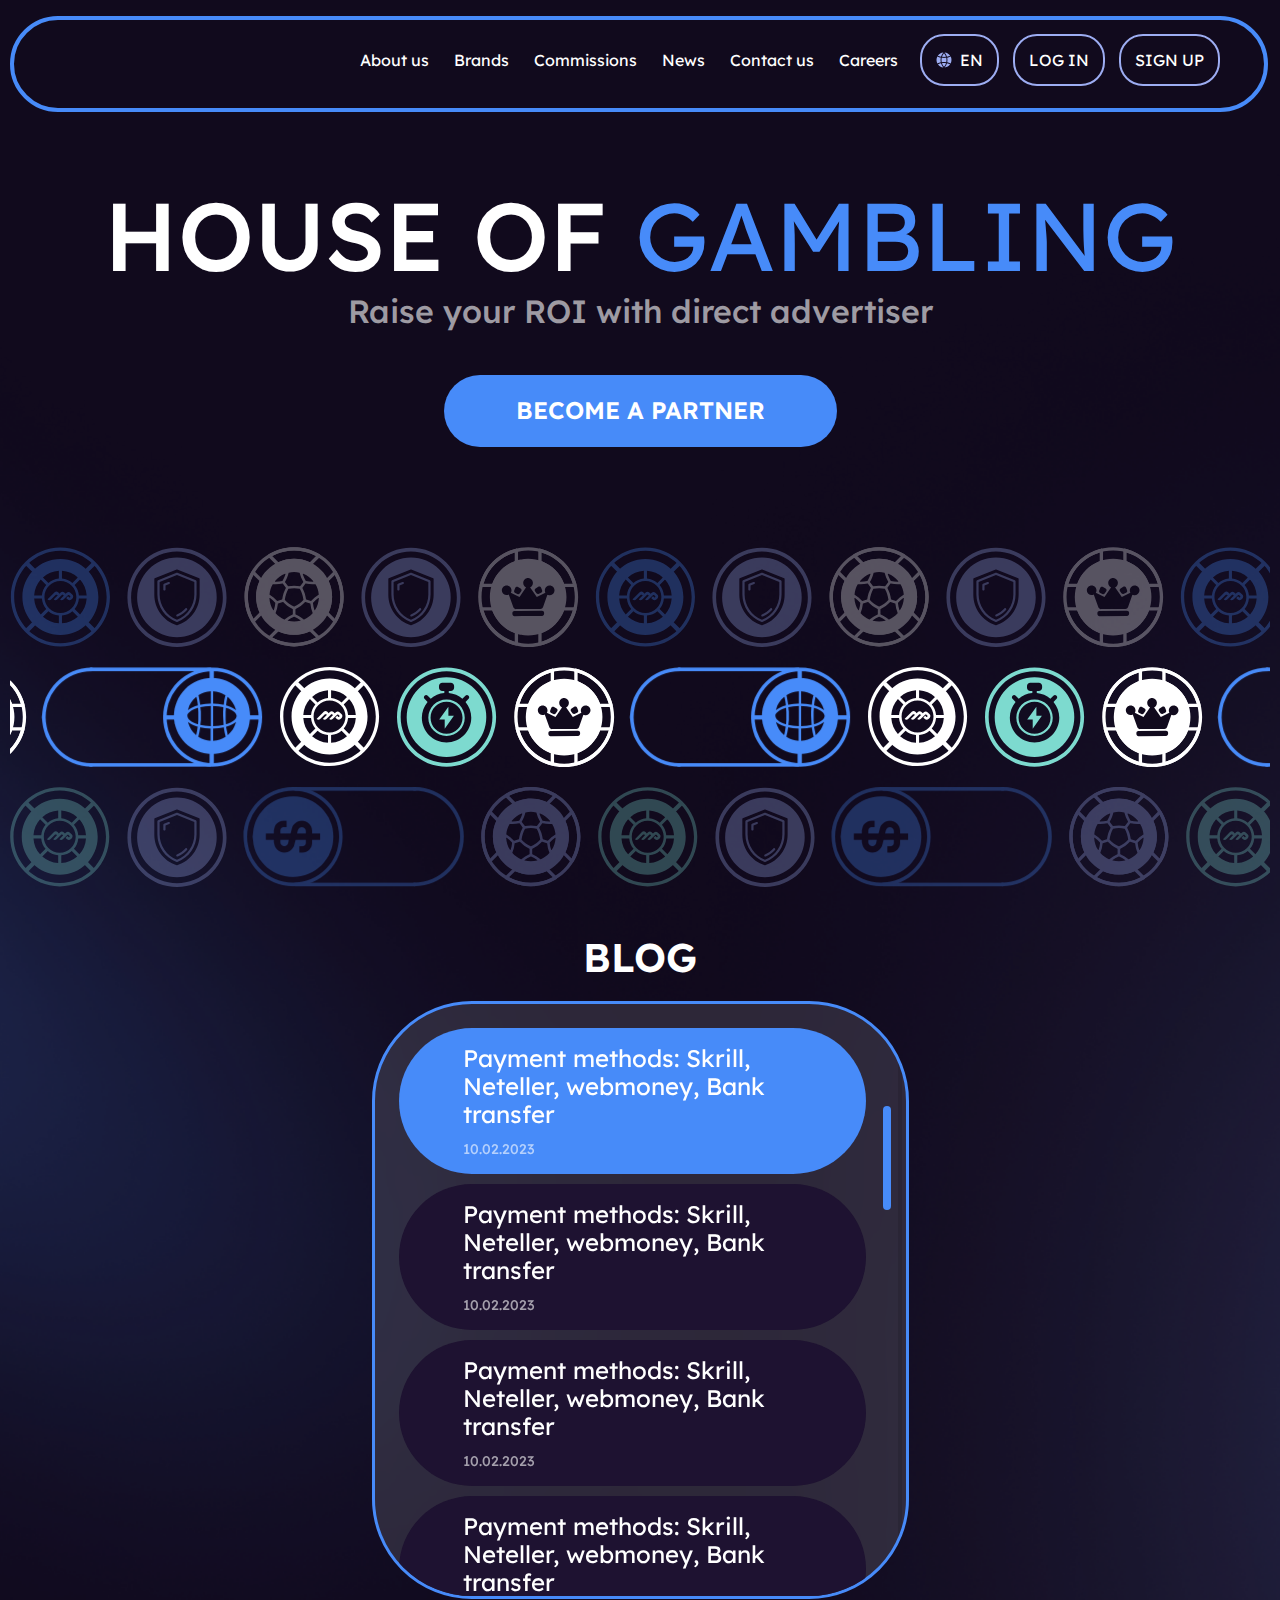
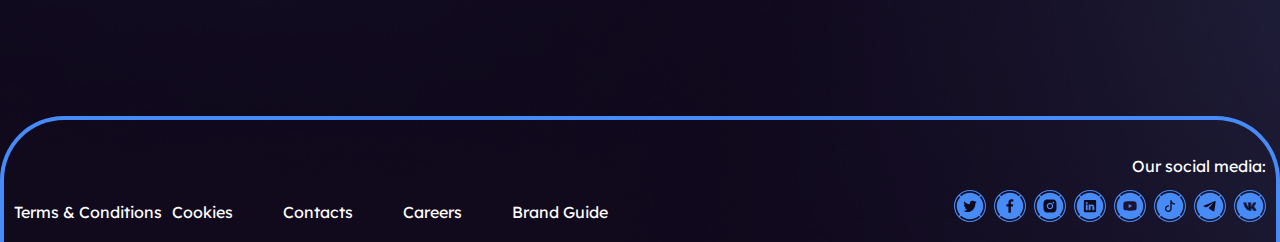
==== index.html @ bad55386 "New test task project" ====
<!-- Движение фишек реалзовано с помощью Swiper.js, зацикленное движение изображений - меняется количество фишек, расстояние между ними, изменение направления с вертикального на горизонтальное с уменьшением экрана -->

<!DOCTYPE html>
<html lang="en">

<head>
    <meta charset="UTF-8">
    <meta name="viewport" content="width=device-width, initial-scale=1.0">
    <title>HOUSE OF GAMBLING</title>
    <link rel="preconnect" href="https://fonts.googleapis.com">
    <link rel="preconnect" href="https://fonts.gstatic.com" crossorigin>
    <link
        href="https://fonts.googleapis.com/css2?family=Lexend:wght@400;450;500;600&family=Roboto:wght@400;500;700&display=swap"
        rel="stylesheet">
    <!-- Подключение CSS для Swiper.js -->
    <link rel="stylesheet" href="https://cdn.jsdelivr.net/npm/swiper@10/swiper-bundle.min.css">
    <link rel="stylesheet" href="css/reset.css">
    <link rel="stylesheet" href="css/styles.css">
    <link rel="stylesheet" href="css/media.css">
</head>

<body>
    <div class="wrapper">
        <header class="header">
            <div class="container">
                <div class="header__inner">
                    <a class="header__logo" href="#"></a>
                    <nav class="header__menu">
                        <ul class="header__menu-list">
                            <li>
                                <a class="header__menu-list-link" href="#">About us</a>
                            </li>
                            <li>
                                <a class="header__menu-list-link" href="#">Brands</a>
                            </li>
                            <li>
                                <a class="header__menu-list-link" href="#">Commissions</a>
                            </li>
                            <li>
                                <a class="header__menu-list-link" href="#">News</a>
                            </li>
                            <li>
                                <a class="header__menu-list-link" href="#">Contact us</a>
                            </li>
                            <li>
                                <a class="header__menu-list-link" href="#">Careers</a>
                            </li>
                        </ul>
                    </nav>

                    <div class="header__buttons">
                        <button class="header__btn-lang">
                            <img class="header__btn-lang-img" src="images/lang.svg" alt="Change language">
                            <p class="header__btn-lang-text">EN</p>
                        </button>
                        <div class="header__wide-btns">
                            <button class="header__btn-log">LOG IN</button>
                            <button class="header__btn-sign">SIGN UP</button>
                        </div>
                        <button class="header__burger">
                            <span></span>
                        </button>
                    </div>

                </div>
            </div>
        </header>

        <main>
            <div class="main">
                <div class="content">
                    <div class="container">
                        <div class="content__inner">
                            <div class="content__text">
                                <h1 class="content__title">HOUSE OF <span class="colored-text">GAMBLING</span></h1>
                                <h2 class="content__subtitle">Raise your ROI with direct advertiser</h2>
                                <button class="content__btn">Become a Partner</button>
                            </div>
                            <div class="content__tokens-wrapper">
                                <div class="swiper content__tokens-line-one">
                                    <div class="swiper-wrapper">
                                        <!-- Один повторяющийся блок линии-->
                                        <div class="swiper-slide content__tokens-item">
                                            <img src="images/tokens/shield.svg" alt="Tokens">
                                        </div>
                                        <div class="swiper-slide content__tokens-item-captured">
                                            <img src="images/tokens/dollar.svg" alt="Tokens">
                                        </div>
                                        <div class="swiper-slide content__tokens-item">
                                            <img src="images/tokens/soccer-blue.svg" alt="Tokens">
                                        </div>
                                        <div class="swiper-slide content__tokens-item">
                                            <img src="images/tokens/m-green.svg" alt="Tokens">
                                        </div>
                                        <!-- Конец повторяющегося блока -->

                                        <!-- Один повторяющийся блок линии-->
                                        <div class="swiper-slide content__tokens-item">
                                            <img src="images/tokens/shield.svg" alt="Tokens">
                                        </div>
                                        <div class="swiper-slide content__tokens-item-captured">
                                            <img src="images/tokens/dollar.svg" alt="Tokens">
                                        </div>
                                        <div class="swiper-slide content__tokens-item">
                                            <img src="images/tokens/soccer-blue.svg" alt="Tokens">
                                        </div>
                                        <div class="swiper-slide content__tokens-item">
                                            <img src="images/tokens/m-green.svg" alt="Tokens">
                                        </div>
                                        <!-- Конец повторяющегося блока -->

                                        <!-- Один повторяющийся блок линии-->
                                        <div class="swiper-slide content__tokens-item">
                                            <img src="images/tokens/shield.svg" alt="Tokens">
                                        </div>
                                        <div class="swiper-slide content__tokens-item-captured">
                                            <img src="images/tokens/dollar.svg" alt="Tokens">
                                        </div>
                                        <div class="swiper-slide content__tokens-item">
                                            <img src="images/tokens/soccer-blue.svg" alt="Tokens">
                                        </div>
                                        <div class="swiper-slide content__tokens-item">
                                            <img src="images/tokens/m-green.svg" alt="Tokens">
                                        </div>
                                        <!-- Конец повторяющегося блока -->

                                        <!-- Один повторяющийся блок линии-->
                                        <div class="swiper-slide content__tokens-item">
                                            <img src="images/tokens/shield.svg" alt="Tokens">
                                        </div>
                                        <div class="swiper-slide content__tokens-item-captured">
                                            <img src="images/tokens/dollar.svg" alt="Tokens">
                                        </div>
                                        <div class="swiper-slide content__tokens-item">
                                            <img src="images/tokens/soccer-blue.svg" alt="Tokens">
                                        </div>
                                        <div class="swiper-slide content__tokens-item">
                                            <img src="images/tokens/m-green.svg" alt="Tokens">
                                        </div>
                                        <!-- Конец повторяющегося блока -->

                                        <!-- Один повторяющийся блок линии-->
                                        <div class="swiper-slide content__tokens-item">
                                            <img src="images/tokens/shield.svg" alt="Tokens">
                                        </div>
                                        <div class="swiper-slide content__tokens-item-captured">
                                            <img src="images/tokens/dollar.svg" alt="Tokens">
                                        </div>
                                        <div class="swiper-slide content__tokens-item">
                                            <img src="images/tokens/soccer-blue.svg" alt="Tokens">
                                        </div>
                                        <div class="swiper-slide content__tokens-item">
                                            <img src="images/tokens/m-green.svg" alt="Tokens">
                                        </div>
                                        <!-- Конец повторяющегося блока -->
                                    </div>
                                </div>
                                <div class="swiper content__tokens-line-two">
                                    <div class="swiper-wrapper">
                                        <!-- Один повторяющийся блок линии-->
                                        <div class="swiper-slide content__tokens-item">
                                            <img src="images/tokens/m-white.svg" alt="Tokens">
                                        </div>
                                        <div class="swiper-slide content__tokens-item">
                                            <img src="images/tokens/timer.svg" alt="Tokens">
                                        </div>
                                        <div class="swiper-slide content__tokens-item">
                                            <img src="images/tokens/crown.svg" alt="Tokens">
                                        </div>
                                        <div class="swiper-slide content__tokens-item-captured">
                                            <img src="images/tokens/world.svg" alt="Tokens">
                                        </div>
                                        <!-- Конец повторяющегося блока -->

                                        <!-- Один повторяющийся блок линии-->
                                        <div class="swiper-slide content__tokens-item">
                                            <img src="images/tokens/m-white.svg" alt="Tokens">
                                        </div>
                                        <div class="swiper-slide content__tokens-item">
                                            <img src="images/tokens/timer.svg" alt="Tokens">
                                        </div>
                                        <div class="swiper-slide content__tokens-item">
                                            <img src="images/tokens/crown.svg" alt="Tokens">
                                        </div>
                                        <div class="swiper-slide content__tokens-item-captured">
                                            <img src="images/tokens/world.svg" alt="Tokens">
                                        </div>
                                        <!-- Конец повторяющегося блока -->

                                        <!-- Один повторяющийся блок линии-->
                                        <div class="swiper-slide content__tokens-item">
                                            <img src="images/tokens/m-white.svg" alt="Tokens">
                                        </div>
                                        <div class="swiper-slide content__tokens-item">
                                            <img src="images/tokens/timer.svg" alt="Tokens">
                                        </div>
                                        <div class="swiper-slide content__tokens-item">
                                            <img src="images/tokens/crown.svg" alt="Tokens">
                                        </div>
                                        <div class="swiper-slide content__tokens-item-captured">
                                            <img src="images/tokens/world.svg" alt="Tokens">
                                        </div>
                                        <!-- Конец повторяющегося блока -->

                                        <!-- Один повторяющийся блок линии-->
                                        <div class="swiper-slide content__tokens-item">
                                            <img src="images/tokens/m-white.svg" alt="Tokens">
                                        </div>
                                        <div class="swiper-slide content__tokens-item">
                                            <img src="images/tokens/timer.svg" alt="Tokens">
                                        </div>
                                        <div class="swiper-slide content__tokens-item">
                                            <img src="images/tokens/crown.svg" alt="Tokens">
                                        </div>
                                        <div class="swiper-slide content__tokens-item-captured">
                                            <img src="images/tokens/world.svg" alt="Tokens">
                                        </div>
                                        <!-- Конец повторяющегося блока -->

                                        <!-- Один повторяющийся блок линии-->
                                        <div class="swiper-slide content__tokens-item">
                                            <img src="images/tokens/m-white.svg" alt="Tokens">
                                        </div>
                                        <div class="swiper-slide content__tokens-item">
                                            <img src="images/tokens/timer.svg" alt="Tokens">
                                        </div>
                                        <div class="swiper-slide content__tokens-item">
                                            <img src="images/tokens/crown.svg" alt="Tokens">
                                        </div>
                                        <div class="swiper-slide content__tokens-item-captured">
                                            <img src="images/tokens/world.svg" alt="Tokens">
                                        </div>
                                        <!-- Конец повторяющегося блока -->

                                        <!-- Один повторяющийся блок линии-->
                                        <div class="swiper-slide content__tokens-item">
                                            <img src="images/tokens/m-white.svg" alt="Tokens">
                                        </div>
                                        <div class="swiper-slide content__tokens-item">
                                            <img src="images/tokens/timer.svg" alt="Tokens">
                                        </div>
                                        <div class="swiper-slide content__tokens-item">
                                            <img src="images/tokens/crown.svg" alt="Tokens">
                                        </div>
                                        <div class="swiper-slide content__tokens-item-captured">
                                            <img src="images/tokens/world.svg" alt="Tokens">
                                        </div>
                                        <!-- Конец повторяющегося блока -->
                                    </div>
                                </div>
                                <div class="swiper content__tokens-line-three">
                                    <div class="swiper-wrapper">
                                        <!-- Один повторяющийся блок линии-->
                                        <div class="swiper-slide content__tokens-item">
                                            <img src="images/tokens/shield.svg" alt="Tokens">
                                        </div>
                                        <div class="swiper-slide content__tokens-item">
                                            <img src="images/tokens/soccer-white.svg" alt="Tokens">
                                        </div>
                                        <div class="swiper-slide content__tokens-item">
                                            <img src="images/tokens/shield.svg" alt="Tokens">
                                        </div>
                                        <div class="swiper-slide content__tokens-item">
                                            <img src="images/tokens/crown.svg" alt="Tokens">
                                        </div>
                                        <div class="swiper-slide content__tokens-item">
                                            <img src="images/tokens/m-blue.svg" alt="Tokens">
                                        </div>
                                        <!-- Конец повторяющегося блока -->

                                        <!-- Один повторяющийся блок линии-->
                                        <div class="swiper-slide content__tokens-item">
                                            <img src="images/tokens/shield.svg" alt="Tokens">
                                        </div>
                                        <div class="swiper-slide content__tokens-item">
                                            <img src="images/tokens/soccer-white.svg" alt="Tokens">
                                        </div>
                                        <div class="swiper-slide content__tokens-item">
                                            <img src="images/tokens/shield.svg" alt="Tokens">
                                        </div>
                                        <div class="swiper-slide content__tokens-item">
                                            <img src="images/tokens/crown.svg" alt="Tokens">
                                        </div>
                                        <div class="swiper-slide content__tokens-item">
                                            <img src="images/tokens/m-blue.svg" alt="Tokens">
                                        </div>
                                        <!-- Конец повторяющегося блока -->

                                        <!-- Один повторяющийся блок линии-->
                                        <div class="swiper-slide content__tokens-item">
                                            <img src="images/tokens/shield.svg" alt="Tokens">
                                        </div>
                                        <div class="swiper-slide content__tokens-item">
                                            <img src="images/tokens/soccer-white.svg" alt="Tokens">
                                        </div>
                                        <div class="swiper-slide content__tokens-item">
                                            <img src="images/tokens/shield.svg" alt="Tokens">
                                        </div>
                                        <div class="swiper-slide content__tokens-item">
                                            <img src="images/tokens/crown.svg" alt="Tokens">
                                        </div>
                                        <div class="swiper-slide content__tokens-item">
                                            <img src="images/tokens/m-blue.svg" alt="Tokens">
                                        </div>
                                        <!-- Конец повторяющегося блока -->

                                        <!-- Один повторяющийся блок линии-->
                                        <div class="swiper-slide content__tokens-item">
                                            <img src="images/tokens/shield.svg" alt="Tokens">
                                        </div>
                                        <div class="swiper-slide content__tokens-item">
                                            <img src="images/tokens/soccer-white.svg" alt="Tokens">
                                        </div>
                                        <div class="swiper-slide content__tokens-item">
                                            <img src="images/tokens/shield.svg" alt="Tokens">
                                        </div>
                                        <div class="swiper-slide content__tokens-item">
                                            <img src="images/tokens/crown.svg" alt="Tokens">
                                        </div>
                                        <div class="swiper-slide content__tokens-item">
                                            <img src="images/tokens/m-blue.svg" alt="Tokens">
                                        </div>
                                        <!-- Конец повторяющегося блока -->
                                        
                                        <!-- Один повторяющийся блок линии-->
                                        <div class="swiper-slide content__tokens-item">
                                            <img src="images/tokens/shield.svg" alt="Tokens">
                                        </div>
                                        <div class="swiper-slide content__tokens-item">
                                            <img src="images/tokens/soccer-white.svg" alt="Tokens">
                                        </div>
                                        <div class="swiper-slide content__tokens-item">
                                            <img src="images/tokens/shield.svg" alt="Tokens">
                                        </div>
                                        <div class="swiper-slide content__tokens-item">
                                            <img src="images/tokens/crown.svg" alt="Tokens">
                                        </div>
                                        <div class="swiper-slide content__tokens-item">
                                            <img src="images/tokens/m-blue.svg" alt="Tokens">
                                        </div>
                                        <!-- Конец повторяющегося блока -->

                                    </div>
                                </div>
                            </div>
                            <div class="content__blog">
                                <h3 class="content__blog-title">
                                    BLOG
                                </h3>
                                <div class="swiper content__blog-inner">
                                    <div class="swiper-wrapper">

                                        <a href="/blog.html" class="swiper-slide content__blog-item">
                                            <p class="content__blog-text">Payment methods: Skrill, Neteller, webmoney,
                                                Bank transfer</p>
                                            <p class="content__blog-date">10.02.2023</p>
                                        </a>
                                        <a href="#" class="swiper-slide content__blog-item">
                                            <p class="content__blog-text">Payment methods: Skrill, Neteller, webmoney,
                                                Bank transfer</p>
                                            <p class="content__blog-date">10.02.2023</p>
                                        </a>
                                        <a href="#" class="swiper-slide content__blog-item">
                                            <p class="content__blog-text">Payment methods: Skrill, Neteller, webmoney,
                                                Bank transfer</p>
                                            <p class="content__blog-date">10.02.2023</p>
                                        </a>
                                        <a href="#" class="swiper-slide content__blog-item">
                                            <p class="content__blog-text">Payment methods: Skrill, Neteller, webmoney,
                                                Bank transfer</p>
                                            <p class="content__blog-date">10.02.2023</p>
                                        </a>
                                        <a href="#" class="swiper-slide content__blog-item">
                                            <p class="content__blog-text">Payment methods: Skrill, Neteller, webmoney,
                                                Bank transfer</p>
                                            <p class="content__blog-date">10.02.2023</p>
                                        </a>
                                        <a href="#" class="swiper-slide content__blog-item">
                                            <p class="content__blog-text">Payment methods: Skrill, Neteller, webmoney,
                                                Bank transfer</p>
                                            <p class="content__blog-date">10.02.2023</p>
                                        </a>
                                        <a href="#" class="swiper-slide content__blog-item">
                                            <p class="content__blog-text">Payment methods: Skrill, Neteller, webmoney,
                                                Bank transfer</p>
                                            <p class="content__blog-date">10.02.2023</p>
                                        </a>

                                    </div>
                                    <div class="swiper-scrollbar"></div>
                                </div>
                            </div>
                        </div>
                    </div>
                </div>
            </div>
        </main>

        <footer class="footer">
            <div class="container">
                <div class="footer__inner">
                    <nav class="footer__menu">
                        <ul class="footer__menu-list">
                            <li class="footer__menu-list-item">
                                <a class="footer__menu-list-link" href="#">Terms & Conditions</a>
                            </li>
                            <li class="footer__menu-list-item">
                                <a class="footer__menu-list-link" href="#">Cookies</a>
                            </li>
                            <li class="footer__menu-list-item">
                                <a class="footer__menu-list-link" href="#">Contacts</a>
                            </li>
                            <li class="footer__menu-list-item">
                                <a class="footer__menu-list-link" href="#">Careers</a>
                            </li>
                            <li class="footer__menu-list-item">
                                <a class="footer__menu-list-link" href="#">Brand Guide</a>
                            </li>
                        </ul>
                    </nav>
                    <div class="footer__social">
                        <h6 class="footer__social-title">Our social media:</h6>
                        <div class="footer__social-icons">
                            <div class="footer__social-icon">
                                <a href="#" class="footer__social-link">
                                    <img src="/images/social/twitter.svg" alt="Twitter">
                                </a>
                            </div>
                            <div class="footer__social-icon">
                                <a href="#" class="footer__social-link">
                                    <img src="/images/social/facebook.svg" alt="Twitter">
                                </a>
                            </div>
                            <div class="footer__social-icon">
                                <a href="#" class="footer__social-link">
                                    <img src="/images/social/instagram.svg" alt="Twitter">
                                </a>
                            </div>
                            <div class="footer__social-icon">
                                <a href="#" class="footer__social-link">
                                    <img src="/images/social/linkedin.svg" alt="Twitter">
                                </a>
                            </div>
                            <div class="footer__social-icon">
                                <a href="#" class="footer__social-link">
                                    <img src="/images/social/youtube.svg" alt="Twitter">
                                </a>
                            </div>
                            <div class="footer__social-icon">
                                <a href="#" class="footer__social-link">
                                    <img src="/images/social/tiktok.svg" alt="Twitter">
                                </a>
                            </div>
                            <div class="footer__social-icon">
                                <a href="#" class="footer__social-link">
                                    <img src="/images/social/telegram.svg" alt="Twitter">
                                </a>
                            </div>
                            <div class="footer__social-icon">
                                <a href="#" class="footer__social-link">
                                    <img src="/images/social/vk.svg" alt="Twitter">
                                </a>
                            </div>
                        </div>
                    </div>
                </div>
            </div>
        </footer>
    </div>

    <!-- Подключение JQuery и Swiper.js -->
    <script src="https://cdn.jsdelivr.net/npm/jquery@3.7.1/dist/jquery.min.js"></script>
    <script src="https://cdn.jsdelivr.net/npm/swiper@10/swiper-bundle.min.js"></script>
    <script src="js/main.js"></script>

    <script>

        //     Инициализация сладеров для фишек
        const swiperOne = new Swiper('.content__tokens-line-one', {
            loop: true,
            autoplay: {
                delay: 800,
                disableOnInteraction: false,
                reverseDirection: true,
            },
            breakpoints: {
                1919:
                {
                    direction: 'vertical',
                    slidesPerView: 7,
                    spaceBetween: 24,
                },
                1549: {
                    direction: 'horizontal',
                    slidesPerView: 6,
                    spaceBetween: 18,

                },
                539: {
                    direction: 'horizontal',
                    slidesPerView: 4,
                    spaceBetween: 12,
                }
            },
        });
        const swiperTwo = new Swiper('.content__tokens-line-two', {
            loop: true,
            autoplay: {
                delay: 800,
                disableOnInteraction: false,
            },
            breakpoints: {
                1919:
                {
                    direction: 'vertical',
                    slidesPerView: 7,
                    spaceBetween: 24,
                },
                1549: {
                    direction: 'horizontal',
                    spaceBetween: 18,
                    slidesPerView: 6,
                },
                539: {
                    direction: 'horizontal',
                    slidesPerView: 4,
                    spaceBetween: 12,
                }
            },
        });
        const swiperThree = new Swiper('.content__tokens-line-three', {
            loop: true,
            autoplay: {
                delay: 800,
                disableOnInteraction: false,
                reverseDirection: true,
            },
            breakpoints: {
                1919:
                {
                    direction: 'vertical',
                    slidesPerView: 7,
                    spaceBetween: 24,
                },
                1549: {
                    direction: 'horizontal',
                    slidesPerView: 6,
                    spaceBetween: 18,
                },
                539: {
                    direction: 'horizontal',
                    slidesPerView: 5,
                    spaceBetween: 12,
                }
            },
        });

        // Инициализация сладера из раздела Blog
        var swiper = new Swiper(".content__blog-inner", {
            direction: 'vertical',
            slidesPerView: 3.8,
            loop: true,
            speed: 400,
            mousewheel: true,
            scrollbar: {
                el: ".swiper-scrollbar",
            },
            breakpoints: {
                1919:
                {
                    spaceBetween: 16,
                },
                1549: {
                    spaceBetween: 14,
                },
                539: {
                    spaceBetween: 10,
                }
            },
        });

    </script>
</body>

</html>
---- css/styles.css ----
* {
  font-family: "Lexend", sans-serif;
  font-size: 16px;
  font-style: normal;
  font-weight: 400;
  line-height: 1.25;
  color: #fff;
}

.wrapper {
  background-color: #110A1D;
  background-image: url(../images/bg-lights.png);
  background-repeat: no-repeat;
  background-size: cover;
  background-position: top center;
}

.container {
  max-width: 1632px;
  margin: 0 auto;
  padding: 0 24px;
}

.colored-text {
  color: #478BF9;
}

.header {
  padding: 16px 0 0;
  position: fixed;
  width: 100%;
  top: 0;
  left: 0;
  z-index: 20;
}
.header:before {
  content: "";
  position: absolute;
  top: 0;
  left: 0;
  width: 100%;
  height: 95%;
  background-color: #110A1D;
  z-index: 2;
}
.header__inner {
  margin-right: 16px;
  margin-bottom: 16px;
  position: relative;
  padding: 24px 40px;
  display: -webkit-box;
  display: -ms-flexbox;
  display: flex;
  -webkit-box-pack: justify;
      -ms-flex-pack: justify;
          justify-content: space-between;
  -webkit-box-align: center;
      -ms-flex-align: center;
          align-items: center;
  gap: 20px;
  height: 40px;
}
.header__inner:before {
  margin-right: 5px;
  content: "";
  position: absolute;
  top: 0;
  left: 0;
  width: 100%;
  height: 100%;
  border: 4px solid #478BF9;
  border-radius: 64px;
  z-index: 2;
}
.header__logo {
  max-width: 100%;
  width: 287px;
  height: 32px;
  position: relative;
  z-index: 3;
}
.header__menu-list {
  display: -webkit-box;
  display: -ms-flexbox;
  display: flex;
  -webkit-box-pack: right;
      -ms-flex-pack: right;
          justify-content: right;
  -webkit-box-align: center;
      -ms-flex-align: center;
          align-items: center;
  gap: 32px;
  position: relative;
  z-index: 2;
}
.header__menu-list-link:hover {
  text-decoration: underline;
  color: #478BF9;
}
.header__menu-list-link:focus {
  color: #478BF9;
}
.header__buttons {
  display: -webkit-box;
  display: -ms-flexbox;
  display: flex;
  -webkit-box-pack: justify;
      -ms-flex-pack: justify;
          justify-content: space-between;
  -webkit-box-align: center;
      -ms-flex-align: center;
          align-items: center;
  gap: 14px;
}
.header__wide-btns {
  display: -webkit-box;
  display: -ms-flexbox;
  display: flex;
  -webkit-box-pack: justify;
      -ms-flex-pack: justify;
          justify-content: space-between;
  -webkit-box-align: center;
      -ms-flex-align: center;
          align-items: center;
  gap: 14px;
  position: relative;
  z-index: 2;
}
.header__btn-lang, .header__btn-log, .header__btn-sign {
  padding: 14px;
  border: 2px solid #9DADF2;
  border-radius: 24px;
  text-transform: uppercase;
  position: relative;
  z-index: 2;
}
.header__btn-lang:hover, .header__btn-log:hover, .header__btn-sign:hover {
  background-color: #478BF9;
}
.header__btn-lang {
  display: -webkit-box;
  display: -ms-flexbox;
  display: flex;
  gap: 8px;
  -webkit-box-align: center;
      -ms-flex-align: center;
          align-items: center;
}
.header__btn-lang-img {
  width: 16px;
  height: 16px;
}
.header__burger {
  display: none;
}

.content {
  margin-bottom: 15px;
  padding: 75px 0 0 0;
}
.content__inner {
  display: -webkit-box;
  display: -ms-flexbox;
  display: flex;
  -webkit-box-pack: justify;
      -ms-flex-pack: justify;
          justify-content: space-between;
  -webkit-box-align: center;
      -ms-flex-align: center;
          align-items: center;
}
.content__title {
  font-size: 96px;
  font-weight: 500;
  line-height: 1;
  text-transform: uppercase;
}
.content__subtitle {
  margin-bottom: 48px;
  font-size: 32px;
  font-weight: 500;
  line-height: 1;
  color: rgba(255, 255, 255, 0.6);
}
.content__btn {
  padding: 20px 72px;
  background-color: #478BF9;
  border-radius: 48px;
  font-size: 24px;
  font-weight: 600;
  line-height: 1.33;
  text-transform: uppercase;
}
.content__btn:hover {
  background-color: #9DADF2;
}
.content__tokens-wrapper {
  margin-right: 25px;
  display: -webkit-box;
  display: -ms-flexbox;
  display: flex;
  -webkit-box-pack: justify;
      -ms-flex-pack: justify;
          justify-content: space-between;
  -webkit-box-align: center;
      -ms-flex-align: center;
          align-items: center;
  gap: 0;
  overflow: visible;
  height: 1048px;
}
.content__tokens-line-one, .content__tokens-line-two, .content__tokens-line-three {
  margin-right: 17px;
  width: 100%;
  height: 1325px;
}
.content__tokens-line-one, .content__tokens-line-three {
  opacity: 0.3;
}
.content__tokens-item {
  width: 99.923px;
  height: 99.923px !important;
}
.content__tokens-item-captured {
  margin-bottom: 24px !important;
  width: 99.923px;
  height: 220.257px !important;
}
.content__blog {
  padding-top: 10px;
}
.content__blog-page {
  padding-top: 75px;
  width: 80%;
  margin: 0 auto;
}
.content__blog-page .content__blog-title {
  font-size: 88px;
  line-height: 1.25;
}
.content__blog-page .content__blog-text {
  margin-bottom: 40px;
  font-size: 44px;
  line-height: 1.25;
  text-align: center;
}
.content__blog-page .content__blog-descr {
  margin-bottom: 20px;
  font-size: 20px;
  line-height: 1.5;
  text-align: justify;
}
.content__blog-page .content__blog-date {
  font-size: 20px;
  text-align: right;
}
.content__blog-title {
  margin-bottom: 24px;
  font-size: 40px;
  font-weight: 600;
  line-height: 1;
  text-align: center;
}
.content__blog-inner {
  margin: 24px 0 24px 24px;
  padding: 24px 40px 16px 24px;
  width: auto;
  height: 552px;
  background-color: rgba(255, 255, 255, 0.12);
  -webkit-backdrop-filter: blur(10px);
          backdrop-filter: blur(10px);
  border-radius: 100px;
  border: 3px solid #478BF9;
}
.content__blog-inner .swiper-scrollbar-drag {
  margin: 96px -15px;
  width: 8px;
  height: 104px !important;
  border-radius: 10px;
  background-color: #478BF9;
}
.content__blog-item {
  margin: 0 auto 16px;
  padding: 0 64px;
  width: 339px;
  height: 146px !important;
  border-radius: 196px;
  background-color: #1E1231;
}
.content__blog-item.swiper-slide-active {
  background-color: #478BF9;
}
.content__blog-text {
  margin: 16px auto 14px;
  font-size: 24px;
  line-height: 1.17;
}
.content__blog-date {
  color: rgba(255, 255, 255, 0.6);
  font-size: 14px;
  font-weight: 450;
  line-height: 1.14;
}

.footer {
  border-radius: 64px 64px 0px 0px;
  border-top: 4px solid #478BF9;
  border-right: 4px solid #478BF9;
  border-left: 4px solid #478BF9;
}
.footer__inner {
  display: -webkit-box;
  display: -ms-flexbox;
  display: flex;
  -webkit-box-pack: justify;
      -ms-flex-pack: justify;
          justify-content: space-between;
  -webkit-box-align: end;
      -ms-flex-align: end;
          align-items: flex-end;
}
.footer__menu {
  margin-bottom: 20px;
}
.footer__menu-list {
  display: -webkit-box;
  display: -ms-flexbox;
  display: flex;
  -webkit-box-pack: center;
      -ms-flex-pack: center;
          justify-content: center;
  -webkit-box-align: center;
      -ms-flex-align: center;
          align-items: center;
  gap: 10px;
}
.footer__menu-list-item + .footer__menu-list-item {
  padding-right: 40px;
}
.footer__menu-list-link:hover {
  text-decoration: underline;
  color: #478BF9;
}
.footer__social {
  padding-top: 36px;
  margin-bottom: 20px;
}
.footer__social-title {
  margin-bottom: 14px;
  text-align: right;
}
.footer__social-icons {
  display: -webkit-box;
  display: -ms-flexbox;
  display: flex;
  gap: 8px;
}
.footer__social-icon {
  width: 32px;
  height: 32px;
  background-image: url(../images/social/bg.svg);
  background-repeat: no-repeat;
  background-size: cover;
  background-position: top center;
  position: relative;
}
.footer__social-icon:hover {
  background-image: url(../images/social/bg-hover.svg);
}
.footer__social-icon:focus {
  color: #9DADF2;
}
.footer__social-icon img {
  width: 16px;
  height: 16px;
  position: absolute;
  top: 25%;
  left: 25%;
}
---- css/media.css ----
@media (max-width: 1550px) {
  .header__inner {
    margin-right: 12px;
  }
  .content {
    margin-bottom: 117px;
  }
  .content__inner {
    display: block;
    margin: 0 auto;
    gap: 0;
  }
  .content__text {
    padding: 100px 0 0 0;
    margin-bottom: 100px;
    text-align: center;
  }
  .content__tokens-wrapper {
    margin: 0 0 20px 0;
    display: block;
    overflow: hidden;
    height: auto;
  }
  .content__tokens-line-one, .content__tokens-line-two, .content__tokens-line-three {
    padding: 0 !important;
    margin: 0 0 20px 0 !important;
    width: 100% !important;
    height: 100px !important;
  }
  .content__tokens-line-three {
    display: -ms-grid;
    display: grid;
    -webkit-box-ordinal-group: 3;
        -ms-flex-order: 2;
            order: 2;
  }
  .content__tokens-item {
    margin: 0 17px 0 0 !important;
    width: 100px !important;
  }
  .content__tokens-item-captured {
    margin: 0 17px 0 0 !important;
    padding: 0 !important;
    width: 220px !important;
    -webkit-transform: rotate(90deg);
            transform: rotate(90deg);
  }
  .content__blog-inner {
    margin: 5px auto;
    width: -webkit-fit-content;
    width: -moz-fit-content;
    width: fit-content;
  }
}
@media (max-width: 1355px) {
  .container {
    padding: 0 10px;
  }
  .header__inner {
    margin-right: 10px;
    gap: 10px;
  }
  .header__menu-list {
    gap: 25px;
  }
  .header__btn {
    padding: 14px 8px;
  }
  .content__blog-page {
    padding-top: 60px;
  }
  .content__blog-page .content__blog-title {
    font-size: 66px;
  }
  .content__blog-page .content__blog-text {
    margin-bottom: 30px;
    font-size: 36px;
  }
}
@media (max-width: 1250px) {
  .header__inner {
    padding: 24px 28px;
  }
  .header__menu-list {
    margin-left: 60px;
    max-width: 300px;
    -ms-flex-wrap: wrap;
        flex-wrap: wrap;
    -webkit-box-align: end;
        -ms-flex-align: end;
            align-items: flex-end;
  }
  .footer__menu-list {
    gap: 20px;
  }
}
@media (max-width: 1050px) {
  .header__inner {
    padding: 24px 20px;
  }
  .header__inner::before {
    border: 3px solid #478BF9;
  }
  .header__menu-list {
    margin-left: 30px;
    gap: 20px;
  }
  .header__buttons {
    gap: 8px;
  }
  .header__btn-log, .header__btn-sign {
    padding: 8px 30px;
    display: block;
    width: 150px;
  }
  .header__btn-log {
    margin-top: 5px;
    margin-bottom: 5px;
  }
  .header__wide-btns {
    display: block;
  }
  .header__btn-lang {
    padding: 8px;
    -webkit-box-ordinal-group: 3;
        -ms-flex-order: 2;
            order: 2;
  }
  .footer__inner {
    display: block;
  }
  .footer__menu {
    margin-bottom: 20px;
    padding: 35px 5px 10px 20px;
  }
  .footer__menu-list {
    -webkit-box-pack: left;
        -ms-flex-pack: left;
            justify-content: left;
    gap: 15px;
  }
  .footer__social {
    margin-bottom: 0;
    padding: 0 20px 20px 20px;
  }
  .footer__social-title {
    text-align: left;
  }
}
@media (max-width: 940px) {
  .header__logo {
    width: 180px;
    height: 20px;
  }
  .header__menu-list {
    margin-left: 0;
  }
}
@media (max-width: 767px) {
  body.lock {
    overflow: hidden;
  }
  .header__inner {
    margin-right: 8px;
    padding: 12px 24px;
    height: 28px;
  }
  .header__inner::before {
    border: 2px solid #478BF9;
  }
  .header__burger {
    padding-left: 10px;
    -webkit-box-ordinal-group: 2;
        -ms-flex-order: 1;
            order: 1;
    display: block;
    position: relative;
    z-index: 3;
    width: 28px;
    height: 28px;
  }
  .header__burger span {
    position: absolute;
    background-color: #fff;
    left: 0;
    width: 100%;
    top: 13px;
    height: 3px;
    border-radius: 4px;
    -webkit-transition: all 0.3s ease 0s;
    transition: all 0.3s ease 0s;
  }
  .header__burger:before, .header__burger:after {
    content: "";
    background-color: #fff;
    position: absolute;
    width: 100%;
    height: 3px;
    left: 0;
    border-radius: 4px;
    -webkit-transition: all 0.3s ease 0s;
    transition: all 0.3s ease 0s;
  }
  .header__burger:before {
    top: 1px;
  }
  .header__burger:after {
    bottom: 0;
  }
  .header__burger.active span {
    -webkit-transform: scale(0);
            transform: scale(0);
  }
  .header__burger.active:before {
    -webkit-transform: rotate(45deg);
            transform: rotate(45deg);
    top: 12.5px;
  }
  .header__burger.active:after {
    -webkit-transform: rotate(-45deg);
            transform: rotate(-45deg);
    bottom: 12.5px;
  }
  .header__menu {
    padding: 100px 0 0 0;
    position: fixed;
    top: -120%;
    left: 0;
    width: 100%;
    height: 100%;
    background-color: #110A1D;
    -webkit-transition: all 0.3s ease 0s;
    transition: all 0.3s ease 0s;
    overflow: auto;
  }
  .header__menu.active {
    top: 0;
  }
  .header__menu-list {
    display: block;
    max-width: 100%;
  }
  .header__menu-list li {
    margin: 0 10px 2px 10px;
    padding: 13px 20px;
    border-radius: 28px;
    border: 2px solid #478BF9;
  }
  .header__menu-list-link {
    font-size: 18px;
    line-height: 1.33;
  }
  .header__wide-btns {
    padding: 30px 10px 92px 10px;
    position: fixed;
    top: -150%;
    left: 0;
    display: block;
    width: calc(100vw - 20px);
    height: 100%;
    -webkit-transition: all 0.3s ease 0s;
    transition: all 0.3s ease 0s;
    overflow: auto;
  }
  .header__wide-btns.active {
    top: 422px;
  }
  .header__btn-log, .header__btn-sign {
    padding: 13px 20px;
    width: 100%;
    -webkit-box-align: center;
        -ms-flex-align: center;
            align-items: center;
  }
  .header__btn-lang {
    -webkit-box-ordinal-group: 2;
        -ms-flex-order: 1;
            order: 1;
  }
  .header__btn-lang-text {
    display: none;
  }
  .content__text {
    padding: 70px 0 0 0;
    margin-bottom: 50px;
  }
  .content__title {
    margin-bottom: 20px;
    font-size: 68px;
    line-height: 1.08;
  }
  .content__subtitle {
    margin-bottom: 30px;
    font-size: 28px;
    line-height: 1.3;
  }
  .content__btn {
    padding: 18px 50px;
    font-size: 22px;
    line-height: 1;
    width: 100%;
  }
  .content__blog-inner {
    padding: 16px 30px 12px 16px;
    border-radius: 50px;
    height: 400px;
    border: 2px solid #478BF9;
  }
  .content__blog-inner .swiper-scrollbar-drag {
    margin: 50px 0px;
    width: 4px;
    height: 78px !important;
  }
  .content__blog-item {
    padding: 14px 48px;
    border-radius: 40px;
    width: -webkit-fit-content;
    width: -moz-fit-content;
    width: fit-content;
    height: auto !important;
  }
  .content__blog-text {
    margin-bottom: 5px;
    font-size: 20px;
    line-height: 1.25;
  }
  .footer {
    border-radius: 50px 50px 0px 0px;
    border-top: 2px solid #478BF9;
    border-right: 2px solid #478BF9;
    border-left: 2px solid #478BF9;
  }
  .footer__menu-list {
    display: block;
  }
}
@media (max-width: 540px) {
  .header__inner {
    margin-right: 5px;
  }
  .header__burger {
    width: 19px;
    height: 19px;
  }
  .header__burger span {
    top: 9px;
    height: 2px;
  }
  .header__burger:before, .header__burger:after {
    height: 2px;
  }
  .header__burger.active:before {
    -webkit-transform: rotate(45deg);
            transform: rotate(45deg);
    top: 8.5px;
  }
  .header__burger.active:after {
    -webkit-transform: rotate(-45deg);
            transform: rotate(-45deg);
    bottom: 8.5px;
  }
  .content__text {
    padding: 70px 0 0 0;
    margin-bottom: 32px;
  }
  .content__title {
    margin-bottom: 5px;
    font-size: 46px;
  }
  .content__subtitle {
    margin-bottom: 24px;
    font-size: 20px;
  }
  .content__btn {
    padding: 15px 20px;
    font-size: 18px;
  }
  .content__tokens-line-one, .content__tokens-line-two, .content__tokens-line-three {
    padding: 0 !important;
    margin: 0 0 10px 0 !important;
    width: 100% !important;
    height: 49px !important;
  }
  .content__tokens-item {
    margin: 0 12px 0 0 !important;
    width: 49px !important;
  }
  .content__tokens-item img {
    width: 49px;
    height: 49px;
  }
  .content__tokens-item-captured {
    padding: 0 !important;
    margin: 0 12px 0 0 !important;
    width: 108px !important;
    height: 49px !important;
  }
  .content__tokens-item-captured img {
    width: 108px;
    height: 49px;
    -webkit-transform: scale(2);
            transform: scale(2);
  }
  .content__blog-title {
    font-size: 32px;
  }
  .content__blog-inner {
    padding: 5px 16px 10px 10px;
  }
  .content__blog-item {
    margin: 0 auto 10px;
    padding: 10px 32px;
  }
  .content__blog-text {
    margin: 8px auto;
    font-size: 16px;
  }
  .content__blog-page {
    padding-top: 40px;
  }
  .content__blog-page .content__blog-title {
    font-size: 46px;
  }
  .content__blog-page .content__blog-text {
    font-size: 22px;
  }
  .content__blog-page .content__blog-descr {
    font-size: 16px;
  }
  .content__blog-page .content__blog-date {
    font-size: 18px;
  }
  .footer__social-icon {
    width: 27px;
    height: 27px;
  }
  .footer__social-icon img {
    width: 13.5px;
    height: 13.5px;
  }
  .footer__menu-list-link {
    font-size: 14px;
    line-height: 1.42;
  }
  .footer__menu {
    margin-bottom: 13px;
    padding: 23px 5px 10px 9px;
  }
  .footer__social {
    padding: 0 20px 20px 7px;
  }
  .footer__social-title {
    margin-bottom: 7px;
    font-size: 14px;
    line-height: 1.42;
  }
}
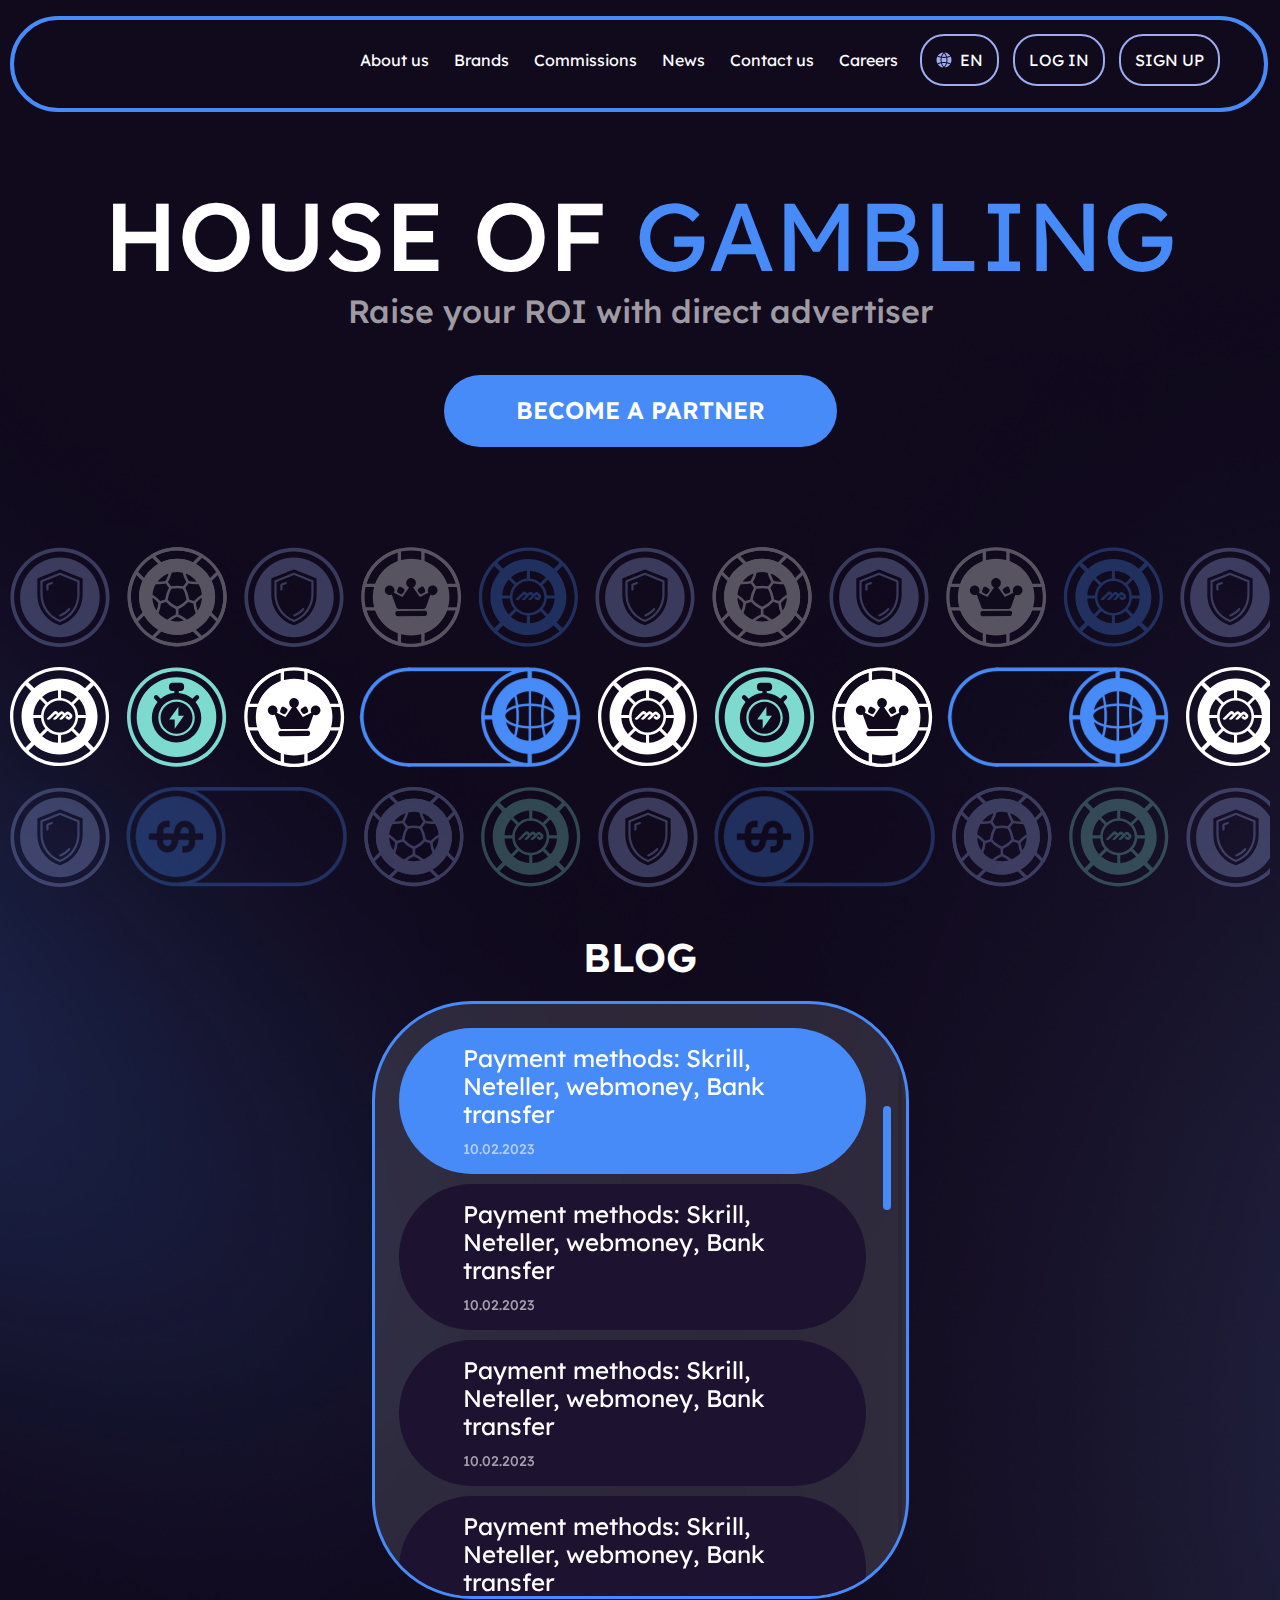
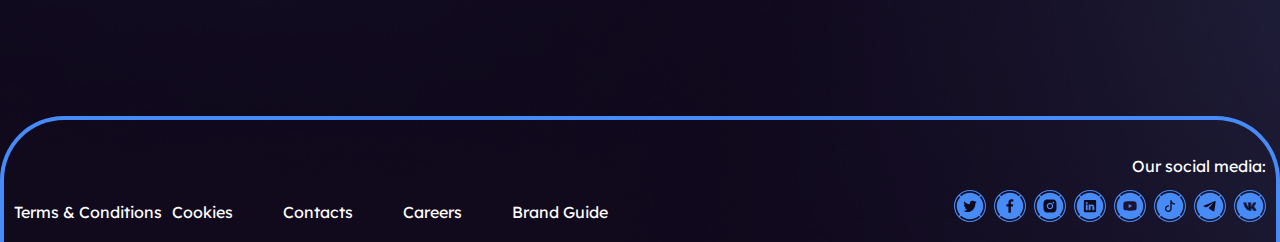
==== commit 7edfcc1a: "Fixed bugs" ====
--- a/index.html
+++ b/index.html
@@ -423,42 +423,42 @@
                         <div class="footer__social-icons">
                             <div class="footer__social-icon">
                                 <a href="#" class="footer__social-link">
-                                    <img src="/images/social/twitter.svg" alt="Twitter">
-                                </a>
-                            </div>
-                            <div class="footer__social-icon">
-                                <a href="#" class="footer__social-link">
-                                    <img src="/images/social/facebook.svg" alt="Twitter">
-                                </a>
-                            </div>
-                            <div class="footer__social-icon">
-                                <a href="#" class="footer__social-link">
-                                    <img src="/images/social/instagram.svg" alt="Twitter">
-                                </a>
-                            </div>
-                            <div class="footer__social-icon">
-                                <a href="#" class="footer__social-link">
-                                    <img src="/images/social/linkedin.svg" alt="Twitter">
-                                </a>
-                            </div>
-                            <div class="footer__social-icon">
-                                <a href="#" class="footer__social-link">
-                                    <img src="/images/social/youtube.svg" alt="Twitter">
-                                </a>
-                            </div>
-                            <div class="footer__social-icon">
-                                <a href="#" class="footer__social-link">
-                                    <img src="/images/social/tiktok.svg" alt="Twitter">
-                                </a>
-                            </div>
-                            <div class="footer__social-icon">
-                                <a href="#" class="footer__social-link">
-                                    <img src="/images/social/telegram.svg" alt="Twitter">
-                                </a>
-                            </div>
-                            <div class="footer__social-icon">
-                                <a href="#" class="footer__social-link">
-                                    <img src="/images/social/vk.svg" alt="Twitter">
+                                    <img src="images/social/twitter.svg" alt="Twitter">
+                                </a>
+                            </div>
+                            <div class="footer__social-icon">
+                                <a href="#" class="footer__social-link">
+                                    <img src="images/social/facebook.svg" alt="Facebook">
+                                </a>
+                            </div>
+                            <div class="footer__social-icon">
+                                <a href="#" class="footer__social-link">
+                                    <img src="images/social/instagram.svg" alt="Instagram">
+                                </a>
+                            </div>
+                            <div class="footer__social-icon">
+                                <a href="#" class="footer__social-link">
+                                    <img src="images/social/linkedin.svg" alt="LinkedIn">
+                                </a>
+                            </div>
+                            <div class="footer__social-icon">
+                                <a href="#" class="footer__social-link">
+                                    <img src="images/social/youtube.svg" alt="YouTube">
+                                </a>
+                            </div>
+                            <div class="footer__social-icon">
+                                <a href="#" class="footer__social-link">
+                                    <img src="images/social/tiktok.svg" alt="TikTok">
+                                </a>
+                            </div>
+                            <div class="footer__social-icon">
+                                <a href="#" class="footer__social-link">
+                                    <img src="images/social/telegram.svg" alt="Telegram">
+                                </a>
+                            </div>
+                            <div class="footer__social-icon">
+                                <a href="#" class="footer__social-link">
+                                    <img src="images/social/vk.svg" alt="Twitter">
                                 </a>
                             </div>
                         </div>
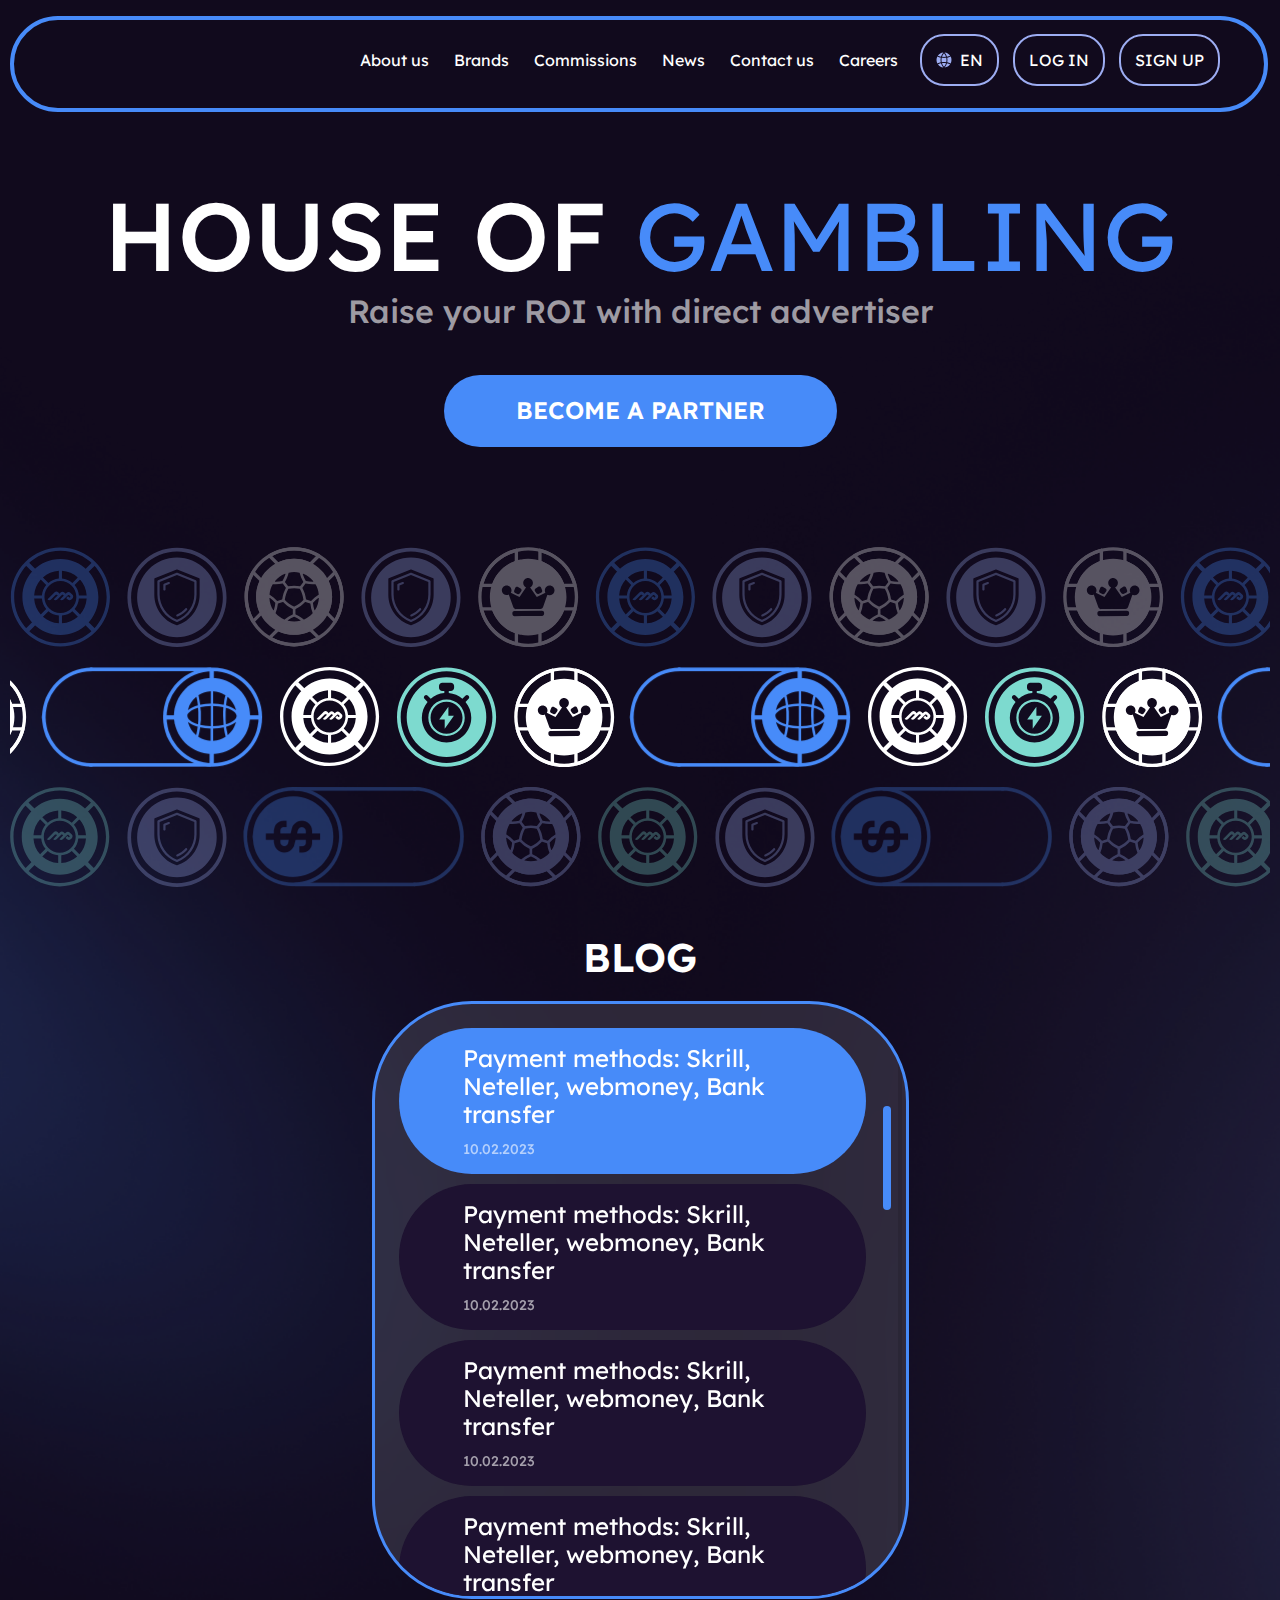
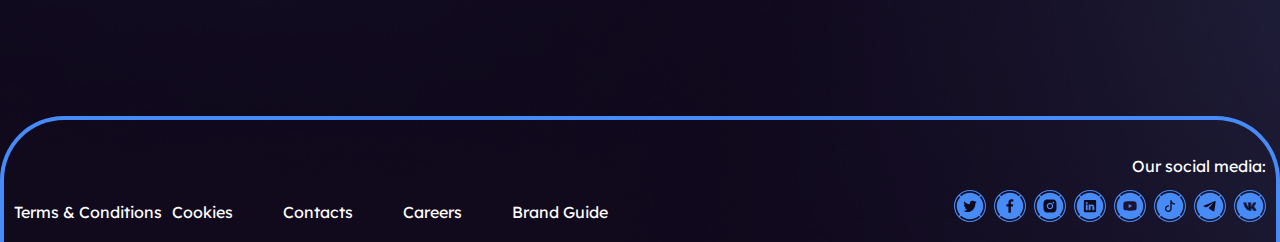
==== commit cf7d711d: "Fixed bugs" ====
--- a/index.html
+++ b/index.html
@@ -246,6 +246,36 @@
                                             <img src="images/tokens/world.svg" alt="Tokens">
                                         </div>
                                         <!-- Конец повторяющегося блока -->
+
+                                        <!-- Один повторяющийся блок линии-->
+                                        <div class="swiper-slide content__tokens-item">
+                                            <img src="images/tokens/m-white.svg" alt="Tokens">
+                                        </div>
+                                        <div class="swiper-slide content__tokens-item">
+                                            <img src="images/tokens/timer.svg" alt="Tokens">
+                                        </div>
+                                        <div class="swiper-slide content__tokens-item">
+                                            <img src="images/tokens/crown.svg" alt="Tokens">
+                                        </div>
+                                        <div class="swiper-slide content__tokens-item-captured">
+                                            <img src="images/tokens/world.svg" alt="Tokens">
+                                        </div>
+                                        <!-- Конец повторяющегося блока -->
+
+                                        <!-- Один повторяющийся блок линии-->
+                                        <div class="swiper-slide content__tokens-item">
+                                            <img src="images/tokens/m-white.svg" alt="Tokens">
+                                        </div>
+                                        <div class="swiper-slide content__tokens-item">
+                                            <img src="images/tokens/timer.svg" alt="Tokens">
+                                        </div>
+                                        <div class="swiper-slide content__tokens-item">
+                                            <img src="images/tokens/crown.svg" alt="Tokens">
+                                        </div>
+                                        <div class="swiper-slide content__tokens-item-captured">
+                                            <img src="images/tokens/world.svg" alt="Tokens">
+                                        </div>
+                                        <!-- Конец повторяющегося блока -->
                                     </div>
                                 </div>
                                 <div class="swiper content__tokens-line-three">
@@ -321,7 +351,7 @@
                                             <img src="images/tokens/m-blue.svg" alt="Tokens">
                                         </div>
                                         <!-- Конец повторяющегося блока -->
-                                        
+
                                         <!-- Один повторяющийся блок линии-->
                                         <div class="swiper-slide content__tokens-item">
                                             <img src="images/tokens/shield.svg" alt="Tokens">
--- a/css/media.css
+++ b/css/media.css
@@ -43,7 +43,7 @@
     padding: 0 !important;
     width: 220px !important;
     -webkit-transform: rotate(90deg);
-            transform: rotate(90deg);
+    transform: rotate(90deg);
   }
   .content__blog-inner {
     margin: 5px auto;
@@ -399,7 +399,7 @@
     width: 108px;
     height: 49px;
     -webkit-transform: scale(2);
-            transform: scale(2);
+    transform: scale(2);
   }
   .content__blog-title {
     font-size: 32px;
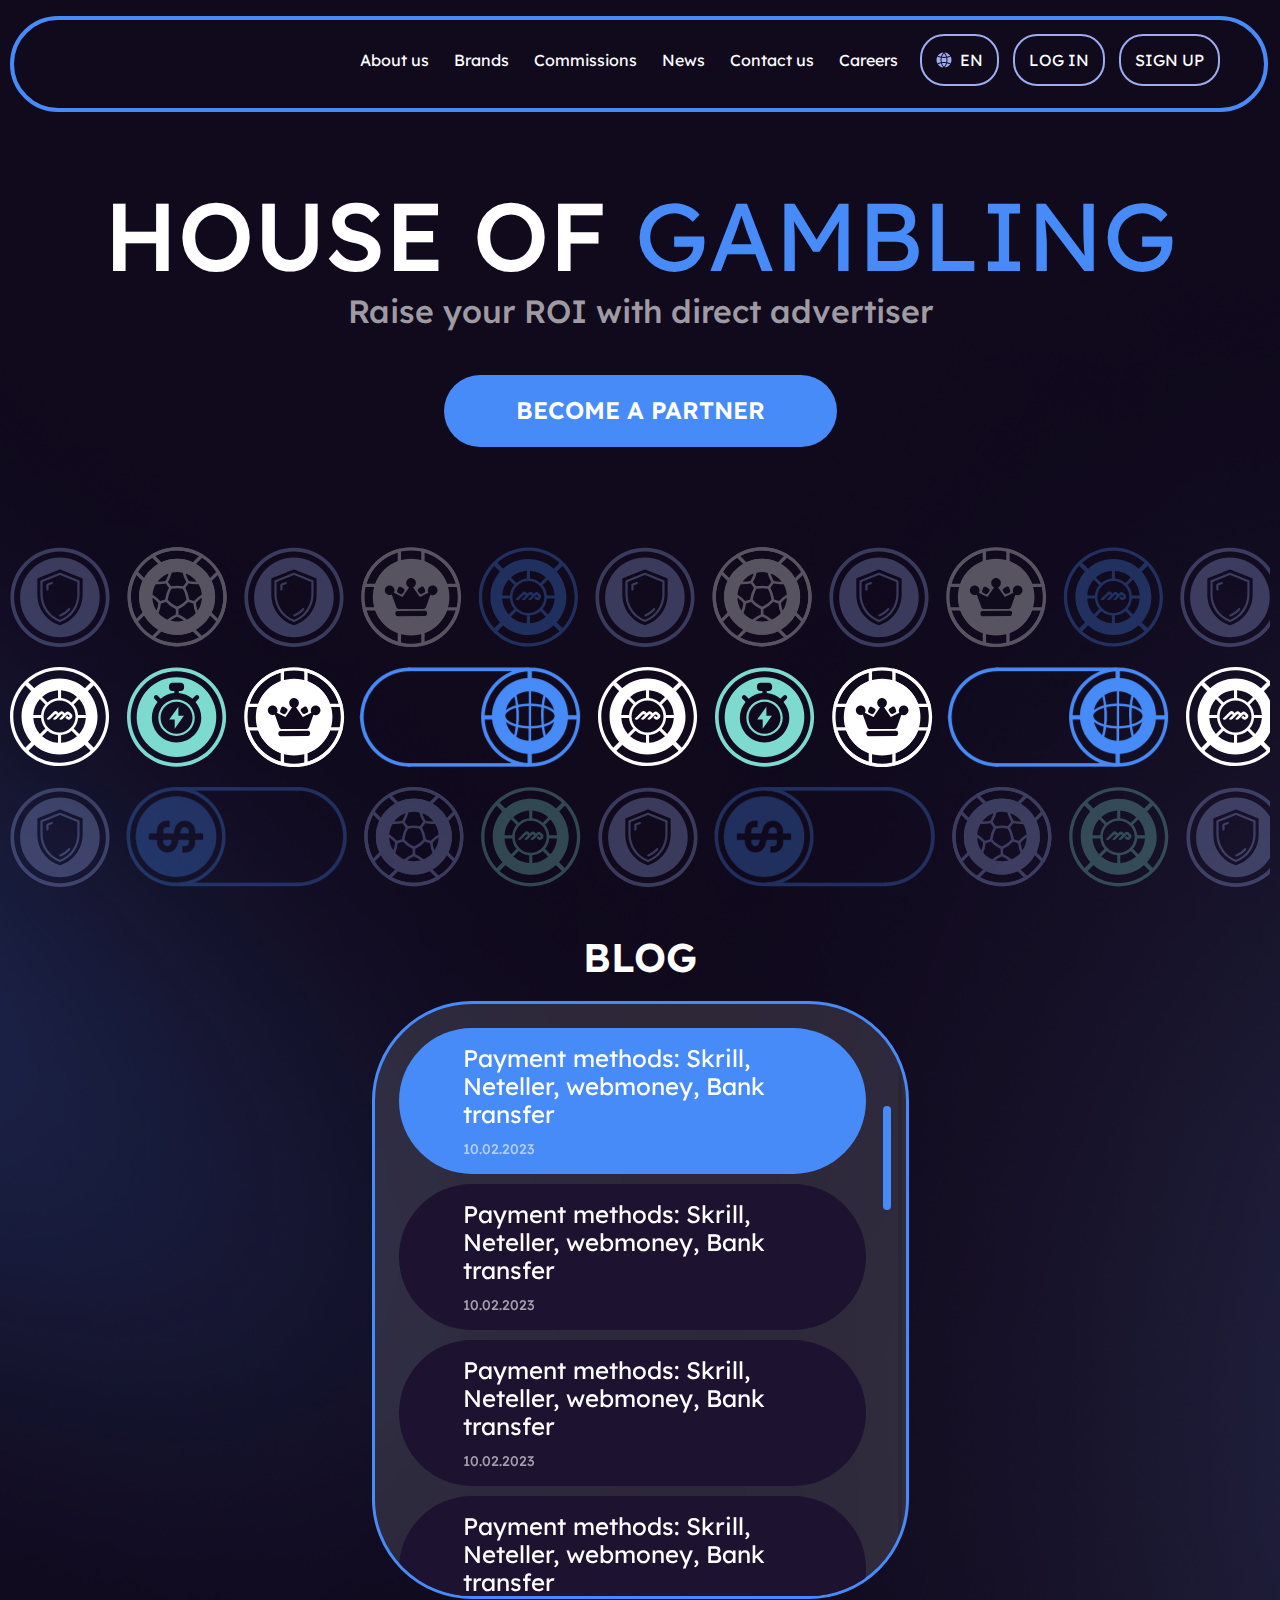
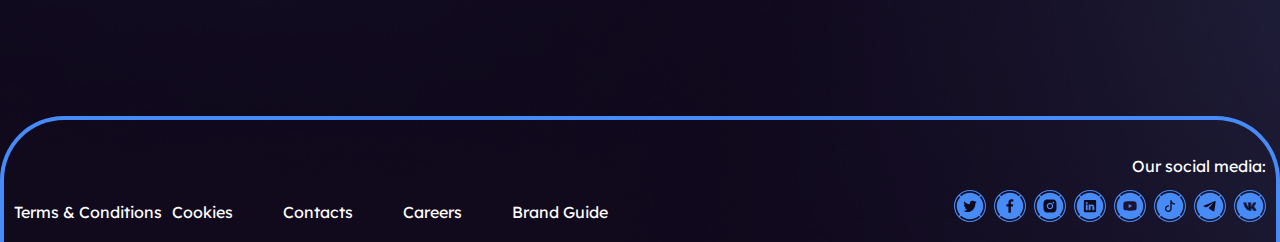
==== commit 8add7017: "Fixed bugs" ====
--- a/index.html
+++ b/index.html
@@ -509,7 +509,7 @@
         const swiperOne = new Swiper('.content__tokens-line-one', {
             loop: true,
             autoplay: {
-                delay: 800,
+                delay: 1000,
                 disableOnInteraction: false,
                 reverseDirection: true,
             },
@@ -536,7 +536,7 @@
         const swiperTwo = new Swiper('.content__tokens-line-two', {
             loop: true,
             autoplay: {
-                delay: 800,
+                delay: 1000,
                 disableOnInteraction: false,
             },
             breakpoints: {
@@ -561,7 +561,7 @@
         const swiperThree = new Swiper('.content__tokens-line-three', {
             loop: true,
             autoplay: {
-                delay: 800,
+                delay: 1000,
                 disableOnInteraction: false,
                 reverseDirection: true,
             },
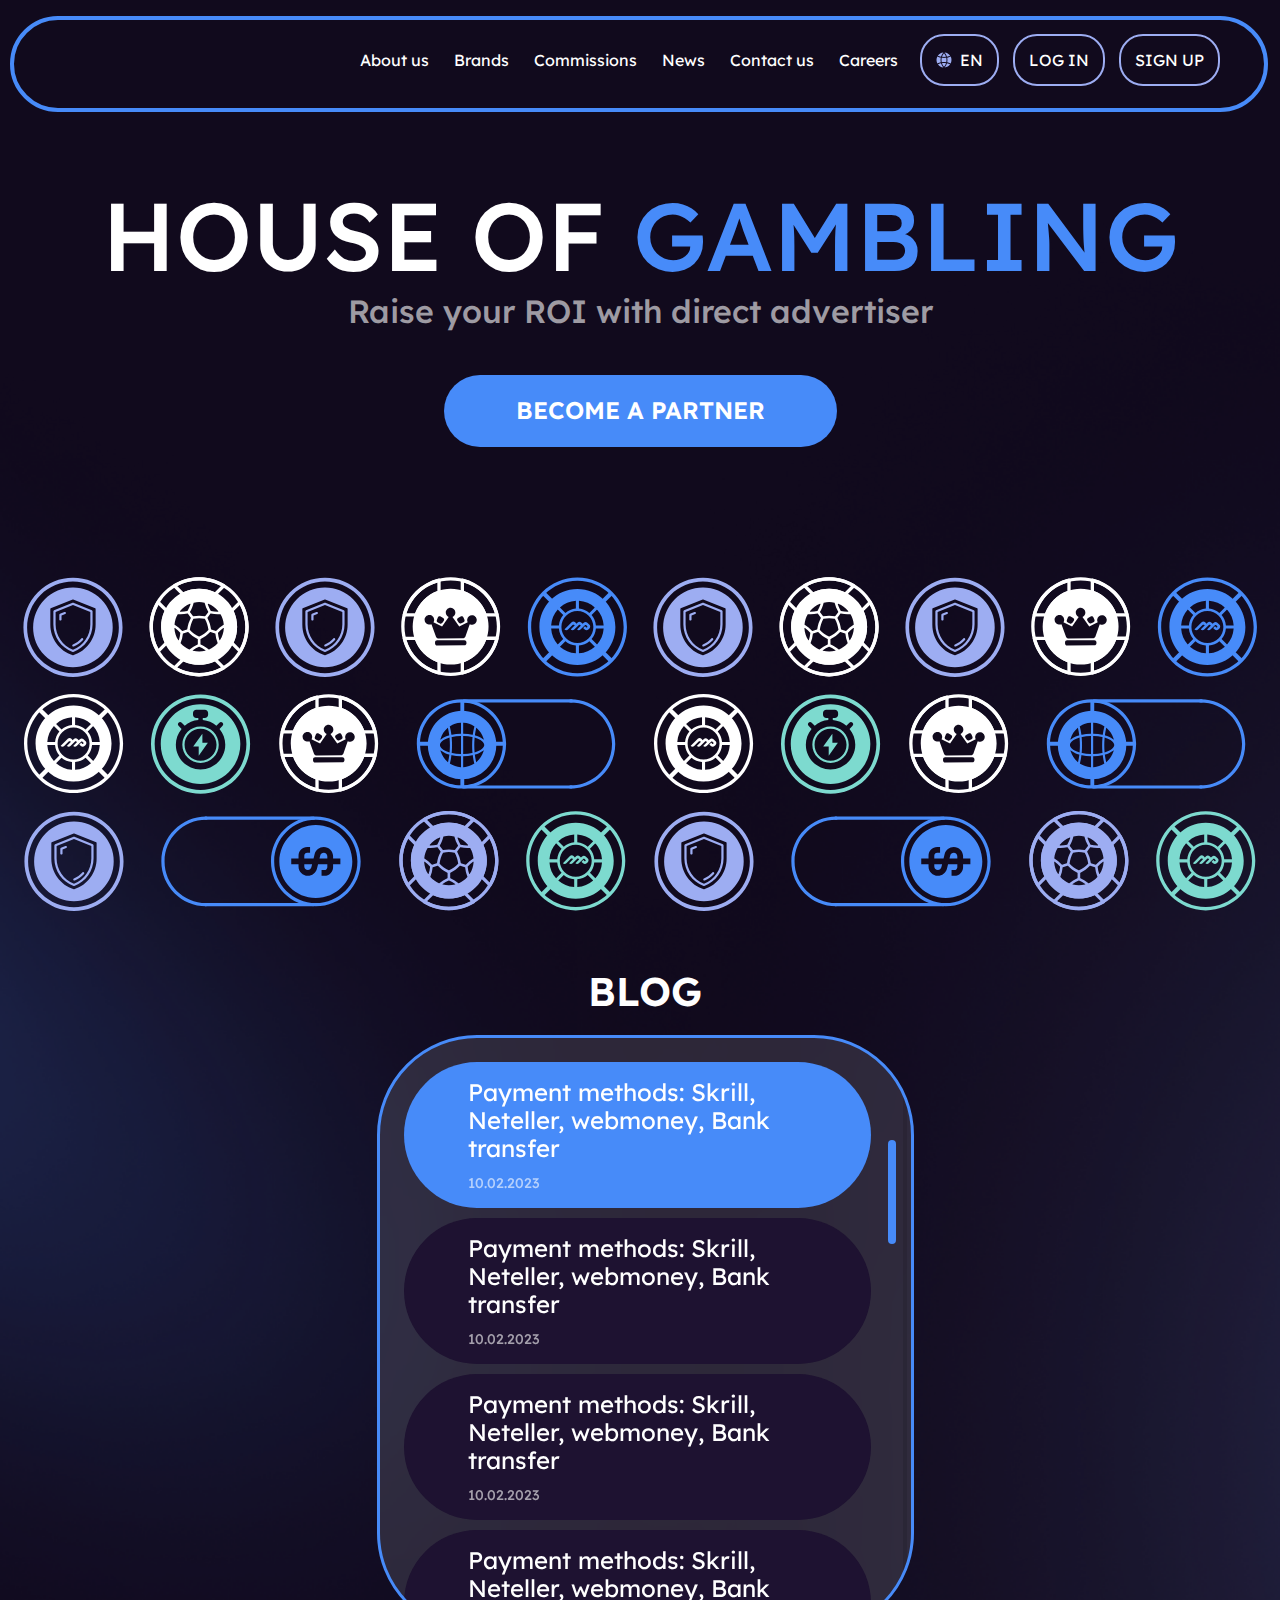
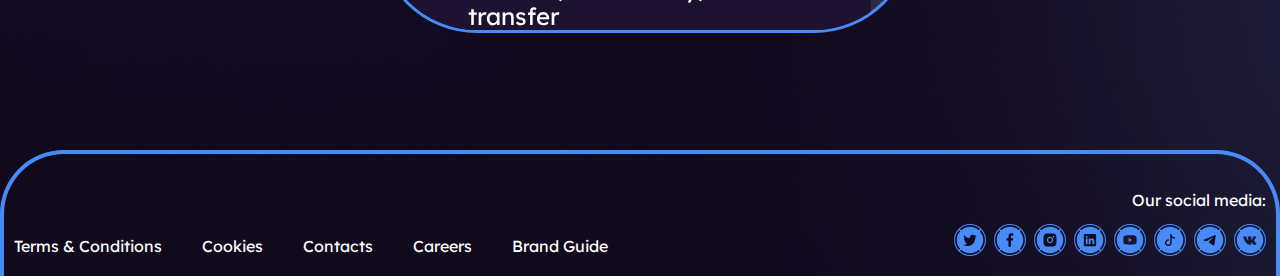
==== commit 6db2de24: "New project" ====
--- a/index.html
+++ b/index.html
@@ -1,5 +1,3 @@
-<!-- Движение фишек реалзовано с помощью Swiper.js, зацикленное движение изображений - меняется количество фишек, расстояние между ними, изменение направления с вертикального на горизонтальное с уменьшением экрана -->
-
 <!DOCTYPE html>
 <html lang="en">
 
@@ -12,7 +10,7 @@
     <link
         href="https://fonts.googleapis.com/css2?family=Lexend:wght@400;450;500;600&family=Roboto:wght@400;500;700&display=swap"
         rel="stylesheet">
-    <!-- Подключение CSS для Swiper.js -->
+
     <link rel="stylesheet" href="https://cdn.jsdelivr.net/npm/swiper@10/swiper-bundle.min.css">
     <link rel="stylesheet" href="css/reset.css">
     <link rel="stylesheet" href="css/styles.css">
@@ -77,309 +75,156 @@
                                 <button class="content__btn">Become a Partner</button>
                             </div>
                             <div class="content__tokens-wrapper">
-                                <div class="swiper content__tokens-line-one">
-                                    <div class="swiper-wrapper">
-                                        <!-- Один повторяющийся блок линии-->
-                                        <div class="swiper-slide content__tokens-item">
-                                            <img src="images/tokens/shield.svg" alt="Tokens">
-                                        </div>
-                                        <div class="swiper-slide content__tokens-item-captured">
-                                            <img src="images/tokens/dollar.svg" alt="Tokens">
-                                        </div>
-                                        <div class="swiper-slide content__tokens-item">
-                                            <img src="images/tokens/soccer-blue.svg" alt="Tokens">
-                                        </div>
-                                        <div class="swiper-slide content__tokens-item">
-                                            <img src="images/tokens/m-green.svg" alt="Tokens">
-                                        </div>
-                                        <!-- Конец повторяющегося блока -->
-
-                                        <!-- Один повторяющийся блок линии-->
-                                        <div class="swiper-slide content__tokens-item">
-                                            <img src="images/tokens/shield.svg" alt="Tokens">
-                                        </div>
-                                        <div class="swiper-slide content__tokens-item-captured">
-                                            <img src="images/tokens/dollar.svg" alt="Tokens">
-                                        </div>
-                                        <div class="swiper-slide content__tokens-item">
-                                            <img src="images/tokens/soccer-blue.svg" alt="Tokens">
-                                        </div>
-                                        <div class="swiper-slide content__tokens-item">
-                                            <img src="images/tokens/m-green.svg" alt="Tokens">
-                                        </div>
-                                        <!-- Конец повторяющегося блока -->
-
-                                        <!-- Один повторяющийся блок линии-->
-                                        <div class="swiper-slide content__tokens-item">
-                                            <img src="images/tokens/shield.svg" alt="Tokens">
-                                        </div>
-                                        <div class="swiper-slide content__tokens-item-captured">
-                                            <img src="images/tokens/dollar.svg" alt="Tokens">
-                                        </div>
-                                        <div class="swiper-slide content__tokens-item">
-                                            <img src="images/tokens/soccer-blue.svg" alt="Tokens">
-                                        </div>
-                                        <div class="swiper-slide content__tokens-item">
-                                            <img src="images/tokens/m-green.svg" alt="Tokens">
-                                        </div>
-                                        <!-- Конец повторяющегося блока -->
-
-                                        <!-- Один повторяющийся блок линии-->
-                                        <div class="swiper-slide content__tokens-item">
-                                            <img src="images/tokens/shield.svg" alt="Tokens">
-                                        </div>
-                                        <div class="swiper-slide content__tokens-item-captured">
-                                            <img src="images/tokens/dollar.svg" alt="Tokens">
-                                        </div>
-                                        <div class="swiper-slide content__tokens-item">
-                                            <img src="images/tokens/soccer-blue.svg" alt="Tokens">
-                                        </div>
-                                        <div class="swiper-slide content__tokens-item">
-                                            <img src="images/tokens/m-green.svg" alt="Tokens">
-                                        </div>
-                                        <!-- Конец повторяющегося блока -->
-
-                                        <!-- Один повторяющийся блок линии-->
-                                        <div class="swiper-slide content__tokens-item">
-                                            <img src="images/tokens/shield.svg" alt="Tokens">
-                                        </div>
-                                        <div class="swiper-slide content__tokens-item-captured">
-                                            <img src="images/tokens/dollar.svg" alt="Tokens">
-                                        </div>
-                                        <div class="swiper-slide content__tokens-item">
-                                            <img src="images/tokens/soccer-blue.svg" alt="Tokens">
-                                        </div>
-                                        <div class="swiper-slide content__tokens-item">
-                                            <img src="images/tokens/m-green.svg" alt="Tokens">
-                                        </div>
-                                        <!-- Конец повторяющегося блока -->
+                                <div class="content__tokens-line-one">
+                                    <div class="content__tokens-lines">
+                                        <div class="content__tokens-inner">
+                                            <img class="content__tokens-img" src="images/tokens/shield.svg"
+                                                alt="Tokens">
+                                            <img class="content__tokens-img-captured" src="images/tokens/dollar.svg"
+                                                alt="Tokens">
+                                            <img class="content__tokens-img" src="images/tokens/soccer-blue.svg"
+                                                alt="Tokens">
+                                            <img class="content__tokens-img" src="images/tokens/m-green.svg"
+                                                alt="Tokens">
+                                        </div>
+
+                                        <div class="content__tokens-inner">
+                                            <img class="content__tokens-img" src="images/tokens/shield.svg"
+                                                alt="Tokens">
+                                            <img class="content__tokens-img-captured" src="images/tokens/dollar.svg"
+                                                alt="Tokens">
+                                            <img class="content__tokens-img" src="images/tokens/soccer-blue.svg"
+                                                alt="Tokens">
+                                            <img class="content__tokens-img" src="images/tokens/m-green.svg"
+                                                alt="Tokens">
+                                        </div>
+
+                                        <div class="content__tokens-inner">
+                                            <img class="content__tokens-img" src="images/tokens/shield.svg"
+                                                alt="Tokens">
+                                            <img class="content__tokens-img-captured" src="images/tokens/dollar.svg"
+                                                alt="Tokens">
+                                            <img class="content__tokens-img" src="images/tokens/soccer-blue.svg"
+                                                alt="Tokens">
+                                            <img class="content__tokens-img" src="images/tokens/m-green.svg"
+                                                alt="Tokens">
+                                        </div>
+
+                                        <div class="content__tokens-inner">
+                                            <img class="content__tokens-img" src="images/tokens/shield.svg"
+                                                alt="Tokens">
+                                            <img class="content__tokens-img-captured" src="images/tokens/dollar.svg"
+                                                alt="Tokens">
+                                            <img class="content__tokens-img" src="images/tokens/soccer-blue.svg"
+                                                alt="Tokens">
+                                            <img class="content__tokens-img" src="images/tokens/m-green.svg"
+                                                alt="Tokens">
+                                        </div>
+
                                     </div>
                                 </div>
-                                <div class="swiper content__tokens-line-two">
-                                    <div class="swiper-wrapper">
-                                        <!-- Один повторяющийся блок линии-->
-                                        <div class="swiper-slide content__tokens-item">
-                                            <img src="images/tokens/m-white.svg" alt="Tokens">
-                                        </div>
-                                        <div class="swiper-slide content__tokens-item">
-                                            <img src="images/tokens/timer.svg" alt="Tokens">
-                                        </div>
-                                        <div class="swiper-slide content__tokens-item">
-                                            <img src="images/tokens/crown.svg" alt="Tokens">
-                                        </div>
-                                        <div class="swiper-slide content__tokens-item-captured">
-                                            <img src="images/tokens/world.svg" alt="Tokens">
-                                        </div>
-                                        <!-- Конец повторяющегося блока -->
-
-                                        <!-- Один повторяющийся блок линии-->
-                                        <div class="swiper-slide content__tokens-item">
-                                            <img src="images/tokens/m-white.svg" alt="Tokens">
-                                        </div>
-                                        <div class="swiper-slide content__tokens-item">
-                                            <img src="images/tokens/timer.svg" alt="Tokens">
-                                        </div>
-                                        <div class="swiper-slide content__tokens-item">
-                                            <img src="images/tokens/crown.svg" alt="Tokens">
-                                        </div>
-                                        <div class="swiper-slide content__tokens-item-captured">
-                                            <img src="images/tokens/world.svg" alt="Tokens">
-                                        </div>
-                                        <!-- Конец повторяющегося блока -->
-
-                                        <!-- Один повторяющийся блок линии-->
-                                        <div class="swiper-slide content__tokens-item">
-                                            <img src="images/tokens/m-white.svg" alt="Tokens">
-                                        </div>
-                                        <div class="swiper-slide content__tokens-item">
-                                            <img src="images/tokens/timer.svg" alt="Tokens">
-                                        </div>
-                                        <div class="swiper-slide content__tokens-item">
-                                            <img src="images/tokens/crown.svg" alt="Tokens">
-                                        </div>
-                                        <div class="swiper-slide content__tokens-item-captured">
-                                            <img src="images/tokens/world.svg" alt="Tokens">
-                                        </div>
-                                        <!-- Конец повторяющегося блока -->
-
-                                        <!-- Один повторяющийся блок линии-->
-                                        <div class="swiper-slide content__tokens-item">
-                                            <img src="images/tokens/m-white.svg" alt="Tokens">
-                                        </div>
-                                        <div class="swiper-slide content__tokens-item">
-                                            <img src="images/tokens/timer.svg" alt="Tokens">
-                                        </div>
-                                        <div class="swiper-slide content__tokens-item">
-                                            <img src="images/tokens/crown.svg" alt="Tokens">
-                                        </div>
-                                        <div class="swiper-slide content__tokens-item-captured">
-                                            <img src="images/tokens/world.svg" alt="Tokens">
-                                        </div>
-                                        <!-- Конец повторяющегося блока -->
-
-                                        <!-- Один повторяющийся блок линии-->
-                                        <div class="swiper-slide content__tokens-item">
-                                            <img src="images/tokens/m-white.svg" alt="Tokens">
-                                        </div>
-                                        <div class="swiper-slide content__tokens-item">
-                                            <img src="images/tokens/timer.svg" alt="Tokens">
-                                        </div>
-                                        <div class="swiper-slide content__tokens-item">
-                                            <img src="images/tokens/crown.svg" alt="Tokens">
-                                        </div>
-                                        <div class="swiper-slide content__tokens-item-captured">
-                                            <img src="images/tokens/world.svg" alt="Tokens">
-                                        </div>
-                                        <!-- Конец повторяющегося блока -->
-
-                                        <!-- Один повторяющийся блок линии-->
-                                        <div class="swiper-slide content__tokens-item">
-                                            <img src="images/tokens/m-white.svg" alt="Tokens">
-                                        </div>
-                                        <div class="swiper-slide content__tokens-item">
-                                            <img src="images/tokens/timer.svg" alt="Tokens">
-                                        </div>
-                                        <div class="swiper-slide content__tokens-item">
-                                            <img src="images/tokens/crown.svg" alt="Tokens">
-                                        </div>
-                                        <div class="swiper-slide content__tokens-item-captured">
-                                            <img src="images/tokens/world.svg" alt="Tokens">
-                                        </div>
-                                        <!-- Конец повторяющегося блока -->
-
-                                        <!-- Один повторяющийся блок линии-->
-                                        <div class="swiper-slide content__tokens-item">
-                                            <img src="images/tokens/m-white.svg" alt="Tokens">
-                                        </div>
-                                        <div class="swiper-slide content__tokens-item">
-                                            <img src="images/tokens/timer.svg" alt="Tokens">
-                                        </div>
-                                        <div class="swiper-slide content__tokens-item">
-                                            <img src="images/tokens/crown.svg" alt="Tokens">
-                                        </div>
-                                        <div class="swiper-slide content__tokens-item-captured">
-                                            <img src="images/tokens/world.svg" alt="Tokens">
-                                        </div>
-                                        <!-- Конец повторяющегося блока -->
-
-                                        <!-- Один повторяющийся блок линии-->
-                                        <div class="swiper-slide content__tokens-item">
-                                            <img src="images/tokens/m-white.svg" alt="Tokens">
-                                        </div>
-                                        <div class="swiper-slide content__tokens-item">
-                                            <img src="images/tokens/timer.svg" alt="Tokens">
-                                        </div>
-                                        <div class="swiper-slide content__tokens-item">
-                                            <img src="images/tokens/crown.svg" alt="Tokens">
-                                        </div>
-                                        <div class="swiper-slide content__tokens-item-captured">
-                                            <img src="images/tokens/world.svg" alt="Tokens">
-                                        </div>
-                                        <!-- Конец повторяющегося блока -->
+                                <div class="content__tokens-line-two">
+                                    <div class="content__tokens-lines">
+                                        <div class="content__tokens-inner">
+                                            <img class="content__tokens-img" src="images/tokens/m-white.svg"
+                                                alt="Tokens">
+                                            <img class="content__tokens-img" src="images/tokens/timer.svg" alt="Tokens">
+                                            <img class="content__tokens-img" src="images/tokens/crown.svg" alt="Tokens">
+                                            <img class="content__tokens-img-captured" src="images/tokens/world.svg"
+                                                alt="Tokens">
+                                        </div>
+
+                                        <div class="content__tokens-inner">
+                                            <img class="content__tokens-img" src="images/tokens/m-white.svg"
+                                                alt="Tokens">
+                                            <img class="content__tokens-img" src="images/tokens/timer.svg" alt="Tokens">
+                                            <img class="content__tokens-img" src="images/tokens/crown.svg" alt="Tokens">
+                                            <img class="content__tokens-img-captured" src="images/tokens/world.svg"
+                                                alt="Tokens">
+                                        </div>
+
+                                        <div class="content__tokens-inner">
+                                            <img class="content__tokens-img" src="images/tokens/m-white.svg"
+                                                alt="Tokens">
+                                            <img class="content__tokens-img" src="images/tokens/timer.svg" alt="Tokens">
+                                            <img class="content__tokens-img" src="images/tokens/crown.svg" alt="Tokens">
+                                            <img class="content__tokens-img-captured" src="images/tokens/world.svg"
+                                                alt="Tokens">
+                                        </div>
+
+                                        <div class="content__tokens-inner">
+                                            <img class="content__tokens-img" src="images/tokens/m-white.svg"
+                                                alt="Tokens">
+                                            <img class="content__tokens-img" src="images/tokens/timer.svg" alt="Tokens">
+                                            <img class="content__tokens-img" src="images/tokens/crown.svg" alt="Tokens">
+                                            <img class="content__tokens-img-captured" src="images/tokens/world.svg"
+                                                alt="Tokens">
+                                        </div>
+
                                     </div>
                                 </div>
-                                <div class="swiper content__tokens-line-three">
-                                    <div class="swiper-wrapper">
-                                        <!-- Один повторяющийся блок линии-->
-                                        <div class="swiper-slide content__tokens-item">
-                                            <img src="images/tokens/shield.svg" alt="Tokens">
-                                        </div>
-                                        <div class="swiper-slide content__tokens-item">
-                                            <img src="images/tokens/soccer-white.svg" alt="Tokens">
-                                        </div>
-                                        <div class="swiper-slide content__tokens-item">
-                                            <img src="images/tokens/shield.svg" alt="Tokens">
-                                        </div>
-                                        <div class="swiper-slide content__tokens-item">
-                                            <img src="images/tokens/crown.svg" alt="Tokens">
-                                        </div>
-                                        <div class="swiper-slide content__tokens-item">
-                                            <img src="images/tokens/m-blue.svg" alt="Tokens">
-                                        </div>
-                                        <!-- Конец повторяющегося блока -->
-
-                                        <!-- Один повторяющийся блок линии-->
-                                        <div class="swiper-slide content__tokens-item">
-                                            <img src="images/tokens/shield.svg" alt="Tokens">
-                                        </div>
-                                        <div class="swiper-slide content__tokens-item">
-                                            <img src="images/tokens/soccer-white.svg" alt="Tokens">
-                                        </div>
-                                        <div class="swiper-slide content__tokens-item">
-                                            <img src="images/tokens/shield.svg" alt="Tokens">
-                                        </div>
-                                        <div class="swiper-slide content__tokens-item">
-                                            <img src="images/tokens/crown.svg" alt="Tokens">
-                                        </div>
-                                        <div class="swiper-slide content__tokens-item">
-                                            <img src="images/tokens/m-blue.svg" alt="Tokens">
-                                        </div>
-                                        <!-- Конец повторяющегося блока -->
-
-                                        <!-- Один повторяющийся блок линии-->
-                                        <div class="swiper-slide content__tokens-item">
-                                            <img src="images/tokens/shield.svg" alt="Tokens">
-                                        </div>
-                                        <div class="swiper-slide content__tokens-item">
-                                            <img src="images/tokens/soccer-white.svg" alt="Tokens">
-                                        </div>
-                                        <div class="swiper-slide content__tokens-item">
-                                            <img src="images/tokens/shield.svg" alt="Tokens">
-                                        </div>
-                                        <div class="swiper-slide content__tokens-item">
-                                            <img src="images/tokens/crown.svg" alt="Tokens">
-                                        </div>
-                                        <div class="swiper-slide content__tokens-item">
-                                            <img src="images/tokens/m-blue.svg" alt="Tokens">
-                                        </div>
-                                        <!-- Конец повторяющегося блока -->
-
-                                        <!-- Один повторяющийся блок линии-->
-                                        <div class="swiper-slide content__tokens-item">
-                                            <img src="images/tokens/shield.svg" alt="Tokens">
-                                        </div>
-                                        <div class="swiper-slide content__tokens-item">
-                                            <img src="images/tokens/soccer-white.svg" alt="Tokens">
-                                        </div>
-                                        <div class="swiper-slide content__tokens-item">
-                                            <img src="images/tokens/shield.svg" alt="Tokens">
-                                        </div>
-                                        <div class="swiper-slide content__tokens-item">
-                                            <img src="images/tokens/crown.svg" alt="Tokens">
-                                        </div>
-                                        <div class="swiper-slide content__tokens-item">
-                                            <img src="images/tokens/m-blue.svg" alt="Tokens">
-                                        </div>
-                                        <!-- Конец повторяющегося блока -->
-
-                                        <!-- Один повторяющийся блок линии-->
-                                        <div class="swiper-slide content__tokens-item">
-                                            <img src="images/tokens/shield.svg" alt="Tokens">
-                                        </div>
-                                        <div class="swiper-slide content__tokens-item">
-                                            <img src="images/tokens/soccer-white.svg" alt="Tokens">
-                                        </div>
-                                        <div class="swiper-slide content__tokens-item">
-                                            <img src="images/tokens/shield.svg" alt="Tokens">
-                                        </div>
-                                        <div class="swiper-slide content__tokens-item">
-                                            <img src="images/tokens/crown.svg" alt="Tokens">
-                                        </div>
-                                        <div class="swiper-slide content__tokens-item">
-                                            <img src="images/tokens/m-blue.svg" alt="Tokens">
-                                        </div>
-                                        <!-- Конец повторяющегося блока -->
+                                <div class="content__tokens-line-three">
+                                    <div class="content__tokens-lines">
+                                        <div class="content__tokens-inner">
+                                            <img class="content__tokens-img" src="images/tokens/shield.svg"
+                                                alt="Tokens">
+                                            <img class="content__tokens-img" src="images/tokens/soccer-white.svg"
+                                                alt="Tokens">
+                                            <img class="content__tokens-img" src="images/tokens/shield.svg"
+                                                alt="Tokens">
+                                            <img class="content__tokens-img" src="images/tokens/crown.svg" alt="Tokens">
+                                            <img class="content__tokens-img" src="images/tokens/m-blue.svg"
+                                                alt="Tokens">
+                                        </div>
+
+                                        <div class="content__tokens-inner">
+                                            <img class="content__tokens-img" src="images/tokens/shield.svg"
+                                                alt="Tokens">
+                                            <img class="content__tokens-img" src="images/tokens/soccer-white.svg"
+                                                alt="Tokens">
+                                            <img class="content__tokens-img" src="images/tokens/shield.svg"
+                                                alt="Tokens">
+                                            <img class="content__tokens-img" src="images/tokens/crown.svg" alt="Tokens">
+                                            <img class="content__tokens-img" src="images/tokens/m-blue.svg"
+                                                alt="Tokens">
+                                        </div>
+
+                                        <div class="content__tokens-inner">
+                                            <img class="content__tokens-img" src="images/tokens/shield.svg"
+                                                alt="Tokens">
+                                            <img class="content__tokens-img" src="images/tokens/soccer-white.svg"
+                                                alt="Tokens">
+                                            <img class="content__tokens-img" src="images/tokens/shield.svg"
+                                                alt="Tokens">
+                                            <img class="content__tokens-img" src="images/tokens/crown.svg" alt="Tokens">
+                                            <img class="content__tokens-img" src="images/tokens/m-blue.svg"
+                                                alt="Tokens">
+                                        </div>
+
+                                        <div class="content__tokens-inner">
+                                            <img class="content__tokens-img" src="images/tokens/shield.svg"
+                                                alt="Tokens">
+                                            <img class="content__tokens-img" src="images/tokens/soccer-white.svg"
+                                                alt="Tokens">
+                                            <img class="content__tokens-img" src="images/tokens/shield.svg"
+                                                alt="Tokens">
+                                            <img class="content__tokens-img" src="images/tokens/crown.svg" alt="Tokens">
+                                            <img class="content__tokens-img" src="images/tokens/m-blue.svg"
+                                                alt="Tokens">
+                                        </div>
 
                                     </div>
                                 </div>
                             </div>
+
+
+
                             <div class="content__blog">
                                 <h3 class="content__blog-title">
                                     BLOG
                                 </h3>
                                 <div class="swiper content__blog-inner">
                                     <div class="swiper-wrapper">
-
                                         <a href="/blog.html" class="swiper-slide content__blog-item">
                                             <p class="content__blog-text">Payment methods: Skrill, Neteller, webmoney,
                                                 Bank transfer</p>
@@ -405,17 +250,6 @@
                                                 Bank transfer</p>
                                             <p class="content__blog-date">10.02.2023</p>
                                         </a>
-                                        <a href="#" class="swiper-slide content__blog-item">
-                                            <p class="content__blog-text">Payment methods: Skrill, Neteller, webmoney,
-                                                Bank transfer</p>
-                                            <p class="content__blog-date">10.02.2023</p>
-                                        </a>
-                                        <a href="#" class="swiper-slide content__blog-item">
-                                            <p class="content__blog-text">Payment methods: Skrill, Neteller, webmoney,
-                                                Bank transfer</p>
-                                            <p class="content__blog-date">10.02.2023</p>
-                                        </a>
-
                                     </div>
                                     <div class="swiper-scrollbar"></div>
                                 </div>
@@ -504,93 +338,12 @@
     <script src="js/main.js"></script>
 
     <script>
-
-        //     Инициализация сладеров для фишек
-        const swiperOne = new Swiper('.content__tokens-line-one', {
-            loop: true,
-            autoplay: {
-                delay: 1000,
-                disableOnInteraction: false,
-                reverseDirection: true,
-            },
-            breakpoints: {
-                1919:
-                {
-                    direction: 'vertical',
-                    slidesPerView: 7,
-                    spaceBetween: 24,
-                },
-                1549: {
-                    direction: 'horizontal',
-                    slidesPerView: 6,
-                    spaceBetween: 18,
-
-                },
-                539: {
-                    direction: 'horizontal',
-                    slidesPerView: 4,
-                    spaceBetween: 12,
-                }
-            },
-        });
-        const swiperTwo = new Swiper('.content__tokens-line-two', {
-            loop: true,
-            autoplay: {
-                delay: 1000,
-                disableOnInteraction: false,
-            },
-            breakpoints: {
-                1919:
-                {
-                    direction: 'vertical',
-                    slidesPerView: 7,
-                    spaceBetween: 24,
-                },
-                1549: {
-                    direction: 'horizontal',
-                    spaceBetween: 18,
-                    slidesPerView: 6,
-                },
-                539: {
-                    direction: 'horizontal',
-                    slidesPerView: 4,
-                    spaceBetween: 12,
-                }
-            },
-        });
-        const swiperThree = new Swiper('.content__tokens-line-three', {
-            loop: true,
-            autoplay: {
-                delay: 1000,
-                disableOnInteraction: false,
-                reverseDirection: true,
-            },
-            breakpoints: {
-                1919:
-                {
-                    direction: 'vertical',
-                    slidesPerView: 7,
-                    spaceBetween: 24,
-                },
-                1549: {
-                    direction: 'horizontal',
-                    slidesPerView: 6,
-                    spaceBetween: 18,
-                },
-                539: {
-                    direction: 'horizontal',
-                    slidesPerView: 5,
-                    spaceBetween: 12,
-                }
-            },
-        });
-
         // Инициализация сладера из раздела Blog
         var swiper = new Swiper(".content__blog-inner", {
             direction: 'vertical',
             slidesPerView: 3.8,
-            loop: true,
-            speed: 400,
+            loop: false,
+            speed: 1200,
             mousewheel: true,
             scrollbar: {
                 el: ".swiper-scrollbar",
--- a/css/styles.css
+++ b/css/styles.css
@@ -7,22 +7,28 @@
   color: #fff;
 }
 
+html {
+  scroll-behavior: smooth;
+}
+
 .wrapper {
   background-color: #110A1D;
   background-image: url(../images/bg-lights.png);
   background-repeat: no-repeat;
   background-size: cover;
   background-position: top center;
+  overflow: hidden;
 }
 
 .container {
-  max-width: 1632px;
+  max-width: 1656px;
   margin: 0 auto;
   padding: 0 24px;
 }
 
 .colored-text {
   color: #478BF9;
+  font-weight: 500;
 }
 
 .header {
@@ -162,9 +168,9 @@
   display: -webkit-box;
   display: -ms-flexbox;
   display: flex;
-  -webkit-box-pack: justify;
-      -ms-flex-pack: justify;
-          justify-content: space-between;
+  -webkit-box-pack: left;
+      -ms-flex-pack: left;
+          justify-content: left;
   -webkit-box-align: center;
       -ms-flex-align: center;
           align-items: center;
@@ -195,7 +201,7 @@
   background-color: #9DADF2;
 }
 .content__tokens-wrapper {
-  margin-right: 25px;
+  margin-right: 30px;
   display: -webkit-box;
   display: -ms-flexbox;
   display: flex;
@@ -205,29 +211,71 @@
   -webkit-box-align: center;
       -ms-flex-align: center;
           align-items: center;
-  gap: 0;
-  overflow: visible;
   height: 1048px;
 }
+.content__tokens-line-one, .content__tokens-line-two {
+  margin-right: 17px;
+}
 .content__tokens-line-one, .content__tokens-line-two, .content__tokens-line-three {
-  margin-right: 17px;
-  width: 100%;
-  height: 1325px;
-}
-.content__tokens-line-one, .content__tokens-line-three {
-  opacity: 0.3;
-}
-.content__tokens-item {
-  width: 99.923px;
-  height: 99.923px !important;
-}
-.content__tokens-item-captured {
-  margin-bottom: 24px !important;
-  width: 99.923px;
-  height: 220.257px !important;
+  max-height: 100%;
+}
+.content__tokens-line-one .content__tokens-lines, .content__tokens-line-two .content__tokens-lines, .content__tokens-line-three .content__tokens-lines {
+  height: 200%;
+  display: -webkit-box;
+  display: -ms-flexbox;
+  display: flex;
+  -webkit-box-orient: vertical;
+  -webkit-box-direction: normal;
+      -ms-flex-direction: column;
+          flex-direction: column;
+  -ms-flex-pack: distribute;
+      justify-content: space-around;
+  -webkit-animation: tokens-column 5s linear infinite;
+          animation: tokens-column 5s linear infinite;
+}
+.content__tokens-line-two .content__tokens-lines {
+  animation-direction: reverse;
+}
+.content__tokens-inner {
+  height: 100%;
+  overflow: hidden;
+  display: -webkit-box;
+  display: -ms-flexbox;
+  display: flex;
+  -webkit-box-orient: vertical;
+  -webkit-box-direction: normal;
+      -ms-flex-direction: column;
+          flex-direction: column;
+  -ms-flex-pack: distribute;
+      justify-content: space-around;
+}
+.content__tokens-img {
+  margin-bottom: 22px;
+  width: 100px;
+}
+@-webkit-keyframes tokens-column {
+  0% {
+    -webkit-transform: translateY(0%);
+            transform: translateY(0%);
+  }
+  100% {
+    -webkit-transform: translateY(-50%);
+            transform: translateY(-50%);
+  }
+}
+@keyframes tokens-column {
+  0% {
+    -webkit-transform: translateY(0%);
+            transform: translateY(0%);
+  }
+  100% {
+    -webkit-transform: translateY(-50%);
+            transform: translateY(-50%);
+  }
 }
 .content__blog {
   padding-top: 10px;
+  padding-left: 10px;
 }
 .content__blog-page {
   padding-top: 75px;
@@ -332,9 +380,8 @@
   -webkit-box-align: center;
       -ms-flex-align: center;
           align-items: center;
-  gap: 10px;
-}
-.footer__menu-list-item + .footer__menu-list-item {
+}
+.footer__menu-list-item {
   padding-right: 40px;
 }
 .footer__menu-list-link:hover {
--- a/css/media.css
+++ b/css/media.css
@@ -1,4 +1,4 @@
-@media (max-width: 1550px) {
+@media (max-width: 1600px) {
   .header__inner {
     margin-right: 12px;
   }
@@ -12,38 +12,71 @@
   }
   .content__text {
     padding: 100px 0 0 0;
+    margin-bottom: 80px;
+    text-align: center;
+  }
+  .content__tokens-wrapper {
     margin-bottom: 100px;
-    text-align: center;
-  }
-  .content__tokens-wrapper {
-    margin: 0 0 20px 0;
-    display: block;
-    overflow: hidden;
+    margin-right: 0;
+    display: block;
     height: auto;
   }
+  .content__tokens-line-one, .content__tokens-line-two {
+    margin-right: 0;
+  }
   .content__tokens-line-one, .content__tokens-line-two, .content__tokens-line-three {
-    padding: 0 !important;
-    margin: 0 0 20px 0 !important;
-    width: 100% !important;
-    height: 100px !important;
-  }
-  .content__tokens-line-three {
-    display: -ms-grid;
-    display: grid;
-    -webkit-box-ordinal-group: 3;
-        -ms-flex-order: 2;
-            order: 2;
-  }
-  .content__tokens-item {
-    margin: 0 17px 0 0 !important;
-    width: 100px !important;
-  }
-  .content__tokens-item-captured {
-    margin: 0 17px 0 0 !important;
-    padding: 0 !important;
-    width: 220px !important;
-    -webkit-transform: rotate(90deg);
-    transform: rotate(90deg);
+    margin-bottom: 17px;
+    height: 100px;
+  }
+  .content__tokens-line-one .content__tokens-lines, .content__tokens-line-two .content__tokens-lines, .content__tokens-line-three .content__tokens-lines {
+    width: 200%;
+    -webkit-box-orient: horizontal;
+    -webkit-box-direction: normal;
+        -ms-flex-direction: row;
+            flex-direction: row;
+    -webkit-box-align: center;
+        -ms-flex-align: center;
+            align-items: center;
+    -webkit-animation: tokens-row 5s linear infinite;
+            animation: tokens-row 5s linear infinite;
+  }
+  .content__tokens-line-two .content__tokens-lines {
+    animation-direction: reverse;
+  }
+  .content__tokens-inner {
+    width: 100%;
+    -webkit-box-orient: horizontal;
+    -webkit-box-direction: normal;
+        -ms-flex-direction: row;
+            flex-direction: row;
+  }
+  .content__tokens-img {
+    margin-bottom: 0;
+  }
+  .content__tokens-img-captured {
+    width: 220px;
+    -webkit-transform: rotate(270deg);
+            transform: rotate(270deg);
+  }
+  @-webkit-keyframes tokens-row {
+    0% {
+      -webkit-transform: translateX(0%);
+              transform: translateX(0%);
+    }
+    100% {
+      -webkit-transform: translateX(-50%);
+              transform: translateX(-50%);
+    }
+  }
+  @keyframes tokens-row {
+    0% {
+      -webkit-transform: translateX(0%);
+              transform: translateX(0%);
+    }
+    100% {
+      -webkit-transform: translateX(-50%);
+              transform: translateX(-50%);
+    }
   }
   .content__blog-inner {
     margin: 5px auto;
@@ -89,6 +122,29 @@
     -webkit-box-align: end;
         -ms-flex-align: end;
             align-items: flex-end;
+  }
+  .content {
+    margin-bottom: 80px;
+  }
+  .content__text {
+    padding: 80px 0 0 0;
+    margin-bottom: 20px;
+  }
+  .content__title {
+    font-size: 80px;
+  }
+  .content__subtitle {
+    font-size: 30px;
+  }
+  .content__tokens-line-one, .content__tokens-line-two, .content__tokens-line-three {
+    margin-bottom: 10px;
+    height: 70px;
+  }
+  .content__tokens-img {
+    width: 70px;
+  }
+  .content__tokens-img-captured {
+    width: 154px;
   }
   .footer__menu-list {
     gap: 20px;
@@ -298,7 +354,16 @@
     padding: 18px 50px;
     font-size: 22px;
     line-height: 1;
-    width: 100%;
+  }
+  .content__tokens-line-one, .content__tokens-line-two, .content__tokens-line-three {
+    margin-bottom: 10px;
+    height: 49px;
+  }
+  .content__tokens-img {
+    width: 49px;
+  }
+  .content__tokens-img-captured {
+    width: 109px;
   }
   .content__blog-inner {
     padding: 16px 30px 12px 16px;
@@ -374,32 +439,10 @@
   .content__btn {
     padding: 15px 20px;
     font-size: 18px;
-  }
-  .content__tokens-line-one, .content__tokens-line-two, .content__tokens-line-three {
-    padding: 0 !important;
-    margin: 0 0 10px 0 !important;
-    width: 100% !important;
-    height: 49px !important;
-  }
-  .content__tokens-item {
-    margin: 0 12px 0 0 !important;
-    width: 49px !important;
-  }
-  .content__tokens-item img {
-    width: 49px;
-    height: 49px;
-  }
-  .content__tokens-item-captured {
-    padding: 0 !important;
-    margin: 0 12px 0 0 !important;
-    width: 108px !important;
-    height: 49px !important;
-  }
-  .content__tokens-item-captured img {
-    width: 108px;
-    height: 49px;
-    -webkit-transform: scale(2);
-    transform: scale(2);
+    width: 100%;
+  }
+  .content__tokens-line-one .content__tokens-lines .content__tokens-inner:nth-child(4), .content__tokens-line-two .content__tokens-lines .content__tokens-inner:nth-child(4), .content__tokens-line-three .content__tokens-lines .content__tokens-inner:nth-child(4) {
+    display: none;
   }
   .content__blog-title {
     font-size: 32px;
@@ -454,4 +497,9 @@
     font-size: 14px;
     line-height: 1.42;
   }
+}
+@media (max-width: 420px) {
+  .content__tokens-line-one .content__tokens-lines .content__tokens-inner:nth-child(3), .content__tokens-line-two .content__tokens-lines .content__tokens-inner:nth-child(3), .content__tokens-line-three .content__tokens-lines .content__tokens-inner:nth-child(3) {
+    display: none;
+  }
 }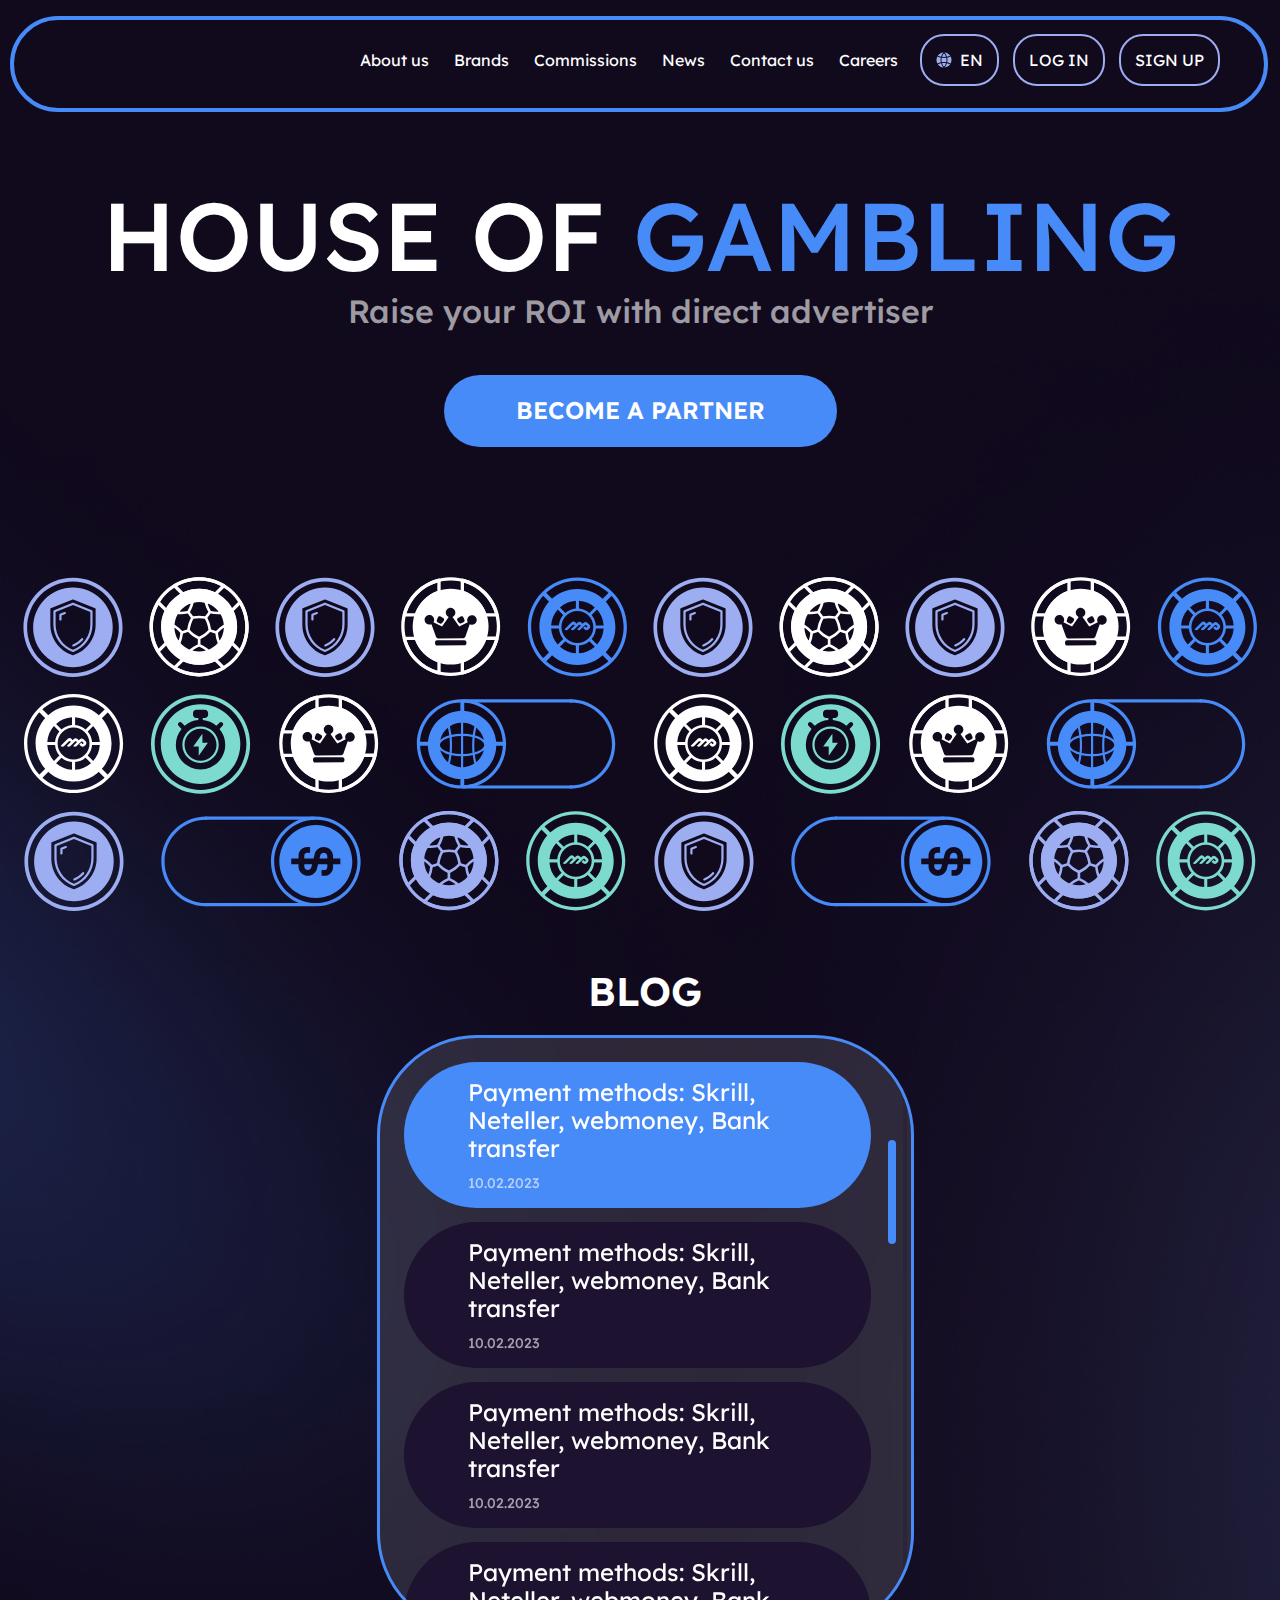
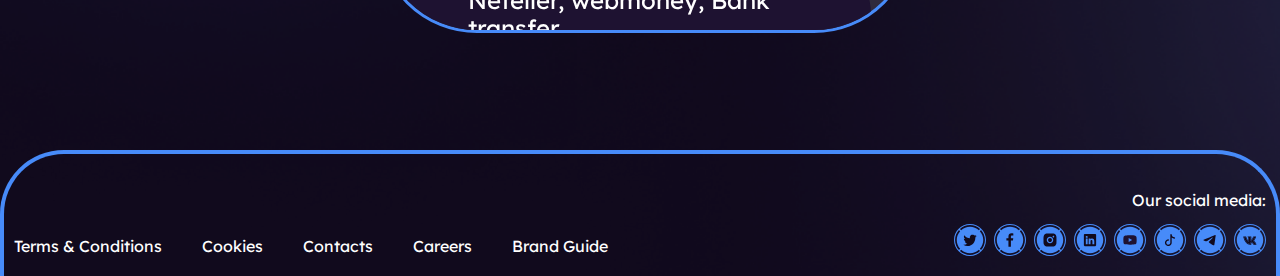
==== commit 30695e20: "Fixed bugs" ====
--- a/index.html
+++ b/index.html
@@ -15,6 +15,7 @@
     <link rel="stylesheet" href="css/reset.css">
     <link rel="stylesheet" href="css/styles.css">
     <link rel="stylesheet" href="css/media.css">
+    <link rel="icon" type="image/png" sizes="32x32" href="images/favicon-32x32.png">
 </head>
 
 <body>
@@ -47,15 +48,15 @@
                     </nav>
 
                     <div class="header__buttons">
-                        <button class="header__btn-lang">
+                        <button class="header__btn-lang" type="button">
                             <img class="header__btn-lang-img" src="images/lang.svg" alt="Change language">
-                            <p class="header__btn-lang-text">EN</p>
+                            <span class="header__btn-lang-text">EN</span>
                         </button>
-                        <div class="header__wide-btns">
-                            <button class="header__btn-log">LOG IN</button>
-                            <button class="header__btn-sign">SIGN UP</button>
+                        <div class="header__wide-btns" id="wide-btns">
+                            <button class="header__btn-log" type="button">LOG IN</button>
+                            <button class="header__btn-sign" type="button">SIGN UP</button>
                         </div>
-                        <button class="header__burger">
+                        <button class="header__burger" type="button">
                             <span></span>
                         </button>
                     </div>
@@ -74,6 +75,7 @@
                                 <h2 class="content__subtitle">Raise your ROI with direct advertiser</h2>
                                 <button class="content__btn">Become a Partner</button>
                             </div>
+
                             <div class="content__tokens-wrapper">
                                 <div class="content__tokens-line-one">
                                     <div class="content__tokens-lines">
@@ -216,8 +218,6 @@
                                     </div>
                                 </div>
                             </div>
-
-
 
                             <div class="content__blog">
                                 <h3 class="content__blog-title">
@@ -342,24 +342,28 @@
         var swiper = new Swiper(".content__blog-inner", {
             direction: 'vertical',
             slidesPerView: 3.8,
-            loop: false,
+            spaceBetween: 16,
+            slidesOffsetAfter: 400,
             speed: 1200,
             mousewheel: true,
             scrollbar: {
                 el: ".swiper-scrollbar",
+                draggable: true,
             },
             breakpoints: {
-                1919:
-                {
+                319: {
+                    spaceBetween: 10,
+                    slidesOffsetAfter: 260,
+                },
+                766: {
+                    spaceBetween: 14,
+                    slidesOffsetAfter: 500,
+                },
+                1919: {
                     spaceBetween: 16,
-                },
-                1549: {
-                    spaceBetween: 14,
-                },
-                539: {
-                    spaceBetween: 10,
+                    slidesOffsetAfter: 400,
                 }
-            },
+            }
         });
 
     </script>
--- a/css/styles.css
+++ b/css/styles.css
@@ -99,11 +99,11 @@
   position: relative;
   z-index: 2;
 }
-.header__menu-list-link:hover {
+.header__menu-list-link:hover, .header__menu-list-link:focus {
   text-decoration: underline;
   color: #478BF9;
 }
-.header__menu-list-link:focus {
+.header__menu-list-link:active {
   color: #478BF9;
 }
 .header__buttons {
@@ -230,11 +230,16 @@
           flex-direction: column;
   -ms-flex-pack: distribute;
       justify-content: space-around;
+  animation: tokens-column 5s linear infinite;
   -webkit-animation: tokens-column 5s linear infinite;
-          animation: tokens-column 5s linear infinite;
+  -o-animation: tokens-column 5s linear infinite;
+  -moz-animation: tokens-column 5s linear infinite;
 }
 .content__tokens-line-two .content__tokens-lines {
   animation-direction: reverse;
+  -webkit-animation-direction: reverse;
+  -o-animation-direction: reverse;
+  -moz-animation-direction: reverse;
 }
 .content__tokens-inner {
   height: 100%;
@@ -252,6 +257,16 @@
 .content__tokens-img {
   margin-bottom: 22px;
   width: 100px;
+}
+@keyframes tokens-column {
+  0% {
+    -webkit-transform: translateY(0%);
+            transform: translateY(0%);
+  }
+  100% {
+    -webkit-transform: translateY(-50%);
+            transform: translateY(-50%);
+  }
 }
 @-webkit-keyframes tokens-column {
   0% {
@@ -263,19 +278,8 @@
             transform: translateY(-50%);
   }
 }
-@keyframes tokens-column {
-  0% {
-    -webkit-transform: translateY(0%);
-            transform: translateY(0%);
-  }
-  100% {
-    -webkit-transform: translateY(-50%);
-            transform: translateY(-50%);
-  }
-}
 .content__blog {
-  padding-top: 10px;
-  padding-left: 10px;
+  padding: 10px 0 0 10px;
 }
 .content__blog-page {
   padding-top: 75px;
@@ -411,10 +415,10 @@
   background-position: top center;
   position: relative;
 }
-.footer__social-icon:hover {
+.footer__social-icon:hover, .footer__social-icon:focus {
   background-image: url(../images/social/bg-hover.svg);
 }
-.footer__social-icon:focus {
+.footer__social-icon:active {
   color: #9DADF2;
 }
 .footer__social-icon img {
--- a/css/media.css
+++ b/css/media.css
@@ -37,11 +37,16 @@
     -webkit-box-align: center;
         -ms-flex-align: center;
             align-items: center;
+    animation: tokens-row 5s linear infinite;
     -webkit-animation: tokens-row 5s linear infinite;
-            animation: tokens-row 5s linear infinite;
+    -o-animation: tokens-row 5s linear infinite;
+    -moz-animation: tokens-row 5s linear infinite;
   }
   .content__tokens-line-two .content__tokens-lines {
     animation-direction: reverse;
+    -webkit-animation-direction: reverse;
+    -o-animation-direction: reverse;
+    -moz-animation-direction: reverse;
   }
   .content__tokens-inner {
     width: 100%;
@@ -57,6 +62,16 @@
     width: 220px;
     -webkit-transform: rotate(270deg);
             transform: rotate(270deg);
+  }
+  @keyframes tokens-row {
+    0% {
+      -webkit-transform: translateX(0%);
+              transform: translateX(0%);
+    }
+    100% {
+      -webkit-transform: translateX(-50%);
+              transform: translateX(-50%);
+    }
   }
   @-webkit-keyframes tokens-row {
     0% {
@@ -68,16 +83,6 @@
               transform: translateX(-50%);
     }
   }
-  @keyframes tokens-row {
-    0% {
-      -webkit-transform: translateX(0%);
-              transform: translateX(0%);
-    }
-    100% {
-      -webkit-transform: translateX(-50%);
-              transform: translateX(-50%);
-    }
-  }
   .content__blog-inner {
     margin: 5px auto;
     width: -webkit-fit-content;
@@ -216,16 +221,18 @@
   body.lock {
     overflow: hidden;
   }
+  .header {
+    padding: 10px 0 0;
+  }
   .header__inner {
     margin-right: 8px;
     padding: 12px 24px;
-    height: 28px;
+    height: 32px;
   }
   .header__inner::before {
     border: 2px solid #478BF9;
   }
   .header__burger {
-    padding-left: 10px;
     -webkit-box-ordinal-group: 2;
         -ms-flex-order: 1;
             order: 1;
@@ -233,15 +240,15 @@
     position: relative;
     z-index: 3;
     width: 28px;
-    height: 28px;
+    height: 18px;
   }
   .header__burger span {
     position: absolute;
     background-color: #fff;
     left: 0;
     width: 100%;
-    top: 13px;
-    height: 3px;
+    top: 8px;
+    height: 2px;
     border-radius: 4px;
     -webkit-transition: all 0.3s ease 0s;
     transition: all 0.3s ease 0s;
@@ -251,14 +258,14 @@
     background-color: #fff;
     position: absolute;
     width: 100%;
-    height: 3px;
+    height: 2px;
     left: 0;
     border-radius: 4px;
     -webkit-transition: all 0.3s ease 0s;
     transition: all 0.3s ease 0s;
   }
   .header__burger:before {
-    top: 1px;
+    top: 0;
   }
   .header__burger:after {
     bottom: 0;
@@ -270,15 +277,15 @@
   .header__burger.active:before {
     -webkit-transform: rotate(45deg);
             transform: rotate(45deg);
-    top: 12.5px;
+    top: 8px;
   }
   .header__burger.active:after {
     -webkit-transform: rotate(-45deg);
             transform: rotate(-45deg);
-    bottom: 12.5px;
+    bottom: 8px;
   }
   .header__menu {
-    padding: 100px 0 0 0;
+    padding: 95px 0 0 0;
     position: fixed;
     top: -120%;
     left: 0;
@@ -304,26 +311,30 @@
   }
   .header__menu-list-link {
     font-size: 18px;
-    line-height: 1.33;
+    line-height: 1.3;
   }
   .header__wide-btns {
-    padding: 30px 10px 92px 10px;
-    position: fixed;
-    top: -150%;
+    display: -webkit-box;
+    display: -ms-flexbox;
+    display: flex;
+    -webkit-box-pack: justify;
+        -ms-flex-pack: justify;
+            justify-content: space-between;
+    padding: 30px 0 92px 0;
+    position: absolute;
+    top: -200px;
     left: 0;
-    display: block;
-    width: calc(100vw - 20px);
+    right: 0;
     height: 100%;
     -webkit-transition: all 0.3s ease 0s;
     transition: all 0.3s ease 0s;
-    overflow: auto;
   }
   .header__wide-btns.active {
-    top: 422px;
+    top: 406px;
   }
   .header__btn-log, .header__btn-sign {
-    padding: 13px 20px;
-    width: 100%;
+    padding: 11px 20px;
+    width: 50%;
     -webkit-box-align: center;
         -ms-flex-align: center;
             align-items: center;
@@ -336,6 +347,9 @@
   .header__btn-lang-text {
     display: none;
   }
+  .content {
+    margin-bottom: 120px;
+  }
   .content__text {
     padding: 70px 0 0 0;
     margin-bottom: 50px;
@@ -343,7 +357,7 @@
   .content__title {
     margin-bottom: 20px;
     font-size: 68px;
-    line-height: 1.08;
+    line-height: 1;
   }
   .content__subtitle {
     margin-bottom: 30px;
@@ -355,8 +369,11 @@
     font-size: 22px;
     line-height: 1;
   }
+  .content__tokens-wrapper {
+    margin-bottom: 80px;
+  }
   .content__tokens-line-one, .content__tokens-line-two, .content__tokens-line-three {
-    margin-bottom: 10px;
+    margin-bottom: 8px;
     height: 49px;
   }
   .content__tokens-img {
@@ -378,10 +395,6 @@
   }
   .content__blog-item {
     padding: 14px 48px;
-    border-radius: 40px;
-    width: -webkit-fit-content;
-    width: -moz-fit-content;
-    width: fit-content;
     height: auto !important;
   }
   .content__blog-text {
@@ -402,44 +415,45 @@
 @media (max-width: 540px) {
   .header__inner {
     margin-right: 5px;
+    padding: 10px 14px;
   }
   .header__burger {
-    width: 19px;
-    height: 19px;
+    margin: 0 3px;
+    width: 22px;
+    height: 15px;
   }
   .header__burger span {
-    top: 9px;
-    height: 2px;
-  }
-  .header__burger:before, .header__burger:after {
-    height: 2px;
+    top: 6.5px;
   }
   .header__burger.active:before {
     -webkit-transform: rotate(45deg);
             transform: rotate(45deg);
-    top: 8.5px;
+    top: 6.5px;
   }
   .header__burger.active:after {
     -webkit-transform: rotate(-45deg);
             transform: rotate(-45deg);
-    bottom: 8.5px;
+    bottom: 6.5px;
   }
   .content__text {
-    padding: 70px 0 0 0;
-    margin-bottom: 32px;
+    padding: 61px 0 0 0;
+    margin-bottom: 9px;
   }
   .content__title {
-    margin-bottom: 5px;
+    margin-bottom: 10px;
     font-size: 46px;
   }
   .content__subtitle {
-    margin-bottom: 24px;
+    margin-bottom: 23px;
     font-size: 20px;
   }
   .content__btn {
-    padding: 15px 20px;
+    padding: 17px 20px;
     font-size: 18px;
     width: 100%;
+  }
+  .content__tokens-wrapper {
+    margin-bottom: 63px;
   }
   .content__tokens-line-one .content__tokens-lines .content__tokens-inner:nth-child(4), .content__tokens-line-two .content__tokens-lines .content__tokens-inner:nth-child(4), .content__tokens-line-three .content__tokens-lines .content__tokens-inner:nth-child(4) {
     display: none;
@@ -453,6 +467,8 @@
   .content__blog-item {
     margin: 0 auto 10px;
     padding: 10px 32px;
+    width: 274px;
+    border-radius: 40px;
   }
   .content__blog-text {
     margin: 8px auto;
@@ -483,11 +499,11 @@
   }
   .footer__menu-list-link {
     font-size: 14px;
-    line-height: 1.42;
+    line-height: 1.53;
   }
   .footer__menu {
     margin-bottom: 13px;
-    padding: 23px 5px 10px 9px;
+    padding: 16px 5px 10px 9px;
   }
   .footer__social {
     padding: 0 20px 20px 7px;
@@ -495,11 +511,26 @@
   .footer__social-title {
     margin-bottom: 7px;
     font-size: 14px;
-    line-height: 1.42;
+    line-height: 1.53;
   }
 }
 @media (max-width: 420px) {
+  .header__wide-btns {
+    display: block;
+    width: 100%;
+  }
+  .header__btn-log, .header__btn-sign {
+    width: 100%;
+  }
   .content__tokens-line-one .content__tokens-lines .content__tokens-inner:nth-child(3), .content__tokens-line-two .content__tokens-lines .content__tokens-inner:nth-child(3), .content__tokens-line-three .content__tokens-lines .content__tokens-inner:nth-child(3) {
     display: none;
   }
+  .content__blog {
+    padding: 0;
+  }
+  .content__blog-item {
+    width: -webkit-fit-content;
+    width: -moz-fit-content;
+    width: fit-content;
+  }
 }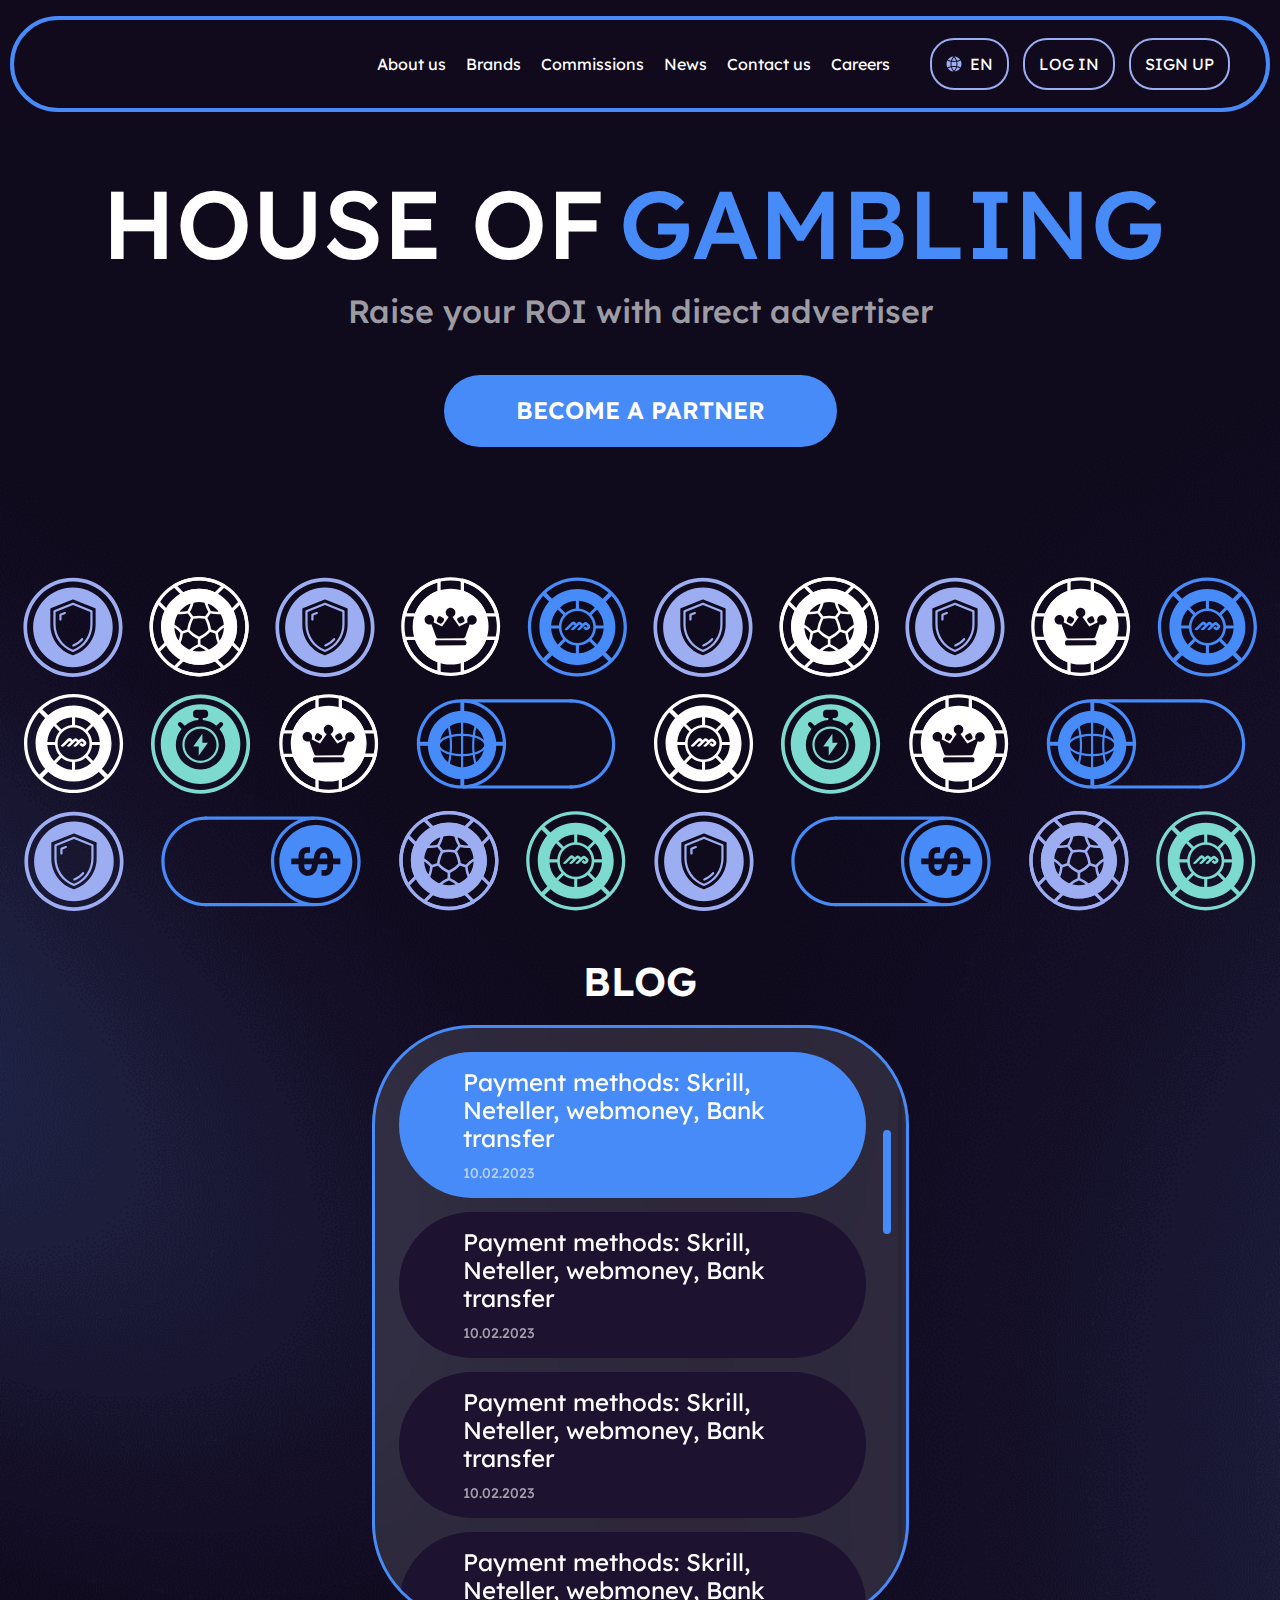
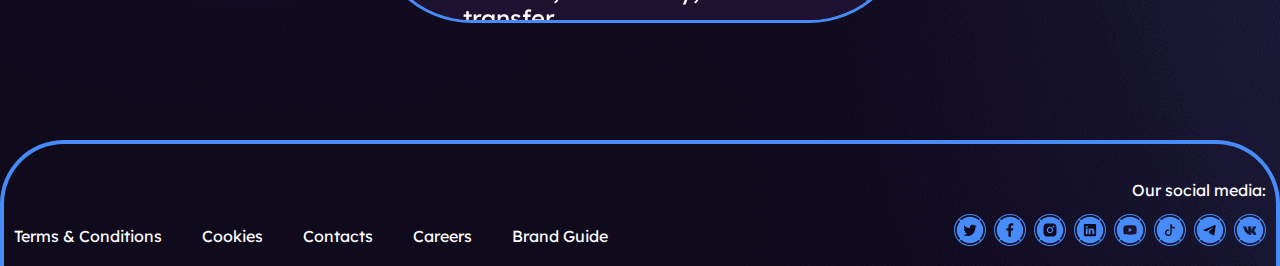
==== commit 1b0096d6: "Added lang change" ====
--- a/index.html
+++ b/index.html
@@ -4,7 +4,7 @@
 <head>
     <meta charset="UTF-8">
     <meta name="viewport" content="width=device-width, initial-scale=1.0">
-    <title>HOUSE OF GAMBLING</title>
+    <title>House of Gambling</title>
     <link rel="preconnect" href="https://fonts.googleapis.com">
     <link rel="preconnect" href="https://fonts.gstatic.com" crossorigin>
     <link
@@ -27,22 +27,22 @@
                     <nav class="header__menu">
                         <ul class="header__menu-list">
                             <li>
-                                <a class="header__menu-list-link" href="#">About us</a>
-                            </li>
-                            <li>
-                                <a class="header__menu-list-link" href="#">Brands</a>
-                            </li>
-                            <li>
-                                <a class="header__menu-list-link" href="#">Commissions</a>
-                            </li>
-                            <li>
-                                <a class="header__menu-list-link" href="#">News</a>
-                            </li>
-                            <li>
-                                <a class="header__menu-list-link" href="#">Contact us</a>
-                            </li>
-                            <li>
-                                <a class="header__menu-list-link" href="#">Careers</a>
+                                <a class="lang-about header__menu-list-link" href="#">About us</a>
+                            </li>
+                            <li>
+                                <a class="lang-brands header__menu-list-link" href="#">Brands</a>
+                            </li>
+                            <li>
+                                <a class="lang-comissions header__menu-list-link" href="#">Commissions</a>
+                            </li>
+                            <li>
+                                <a class="lang-news header__menu-list-link" href="#">News</a>
+                            </li>
+                            <li>
+                                <a class="lang-contact header__menu-list-link" href="#">Contact us</a>
+                            </li>
+                            <li>
+                                <a class="lang-careers header__menu-list-link" href="#">Careers</a>
                             </li>
                         </ul>
                     </nav>
@@ -50,11 +50,11 @@
                     <div class="header__buttons">
                         <button class="header__btn-lang" type="button">
                             <img class="header__btn-lang-img" src="images/lang.svg" alt="Change language">
-                            <span class="header__btn-lang-text">EN</span>
+                            <span class="header__btn-lang-text" value="en">EN</span>
                         </button>
                         <div class="header__wide-btns" id="wide-btns">
-                            <button class="header__btn-log" type="button">LOG IN</button>
-                            <button class="header__btn-sign" type="button">SIGN UP</button>
+                            <button class="lang-log header__btn-log" type="button">LOG IN</button>
+                            <button class="lang-sign header__btn-sign" type="button">SIGN UP</button>
                         </div>
                         <button class="header__burger" type="button">
                             <span></span>
@@ -71,9 +71,12 @@
                     <div class="container">
                         <div class="content__inner">
                             <div class="content__text">
-                                <h1 class="content__title">HOUSE OF <span class="colored-text">GAMBLING</span></h1>
-                                <h2 class="content__subtitle">Raise your ROI with direct advertiser</h2>
-                                <button class="content__btn">Become a Partner</button>
+                                <div class="content__title-inner">
+                                    <h1 class="lang-house content__title">HOUSE OF</h1>
+                                    <h1 class="lang-colored colored-text content__title">GAMBLING</h1>
+                                </div>
+                                <h2 class="lang-raise content__subtitle">Raise your ROI with direct advertiser</h2>
+                                <button class="lang-partner content__btn">Become a Partner</button>
                             </div>
 
                             <div class="content__tokens-wrapper">
@@ -220,33 +223,38 @@
                             </div>
 
                             <div class="content__blog">
-                                <h3 class="content__blog-title">
+                                <h3 class="lang-blog content__blog-title">
                                     BLOG
                                 </h3>
                                 <div class="swiper content__blog-inner">
                                     <div class="swiper-wrapper">
                                         <a href="/blog.html" class="swiper-slide content__blog-item">
-                                            <p class="content__blog-text">Payment methods: Skrill, Neteller, webmoney,
+                                            <p class="lang-post-1 content__blog-text">Payment methods: Skrill, Neteller,
+                                                webmoney,
                                                 Bank transfer</p>
                                             <p class="content__blog-date">10.02.2023</p>
                                         </a>
                                         <a href="#" class="swiper-slide content__blog-item">
-                                            <p class="content__blog-text">Payment methods: Skrill, Neteller, webmoney,
+                                            <p class="lang-post-2 content__blog-text">Payment methods: Skrill, Neteller,
+                                                webmoney,
                                                 Bank transfer</p>
                                             <p class="content__blog-date">10.02.2023</p>
                                         </a>
                                         <a href="#" class="swiper-slide content__blog-item">
-                                            <p class="content__blog-text">Payment methods: Skrill, Neteller, webmoney,
+                                            <p class="lang-post-3 content__blog-text">Payment methods: Skrill, Neteller,
+                                                webmoney,
                                                 Bank transfer</p>
                                             <p class="content__blog-date">10.02.2023</p>
                                         </a>
                                         <a href="#" class="swiper-slide content__blog-item">
-                                            <p class="content__blog-text">Payment methods: Skrill, Neteller, webmoney,
+                                            <p class="lang-post-4 content__blog-text">Payment methods: Skrill, Neteller,
+                                                webmoney,
                                                 Bank transfer</p>
                                             <p class="content__blog-date">10.02.2023</p>
                                         </a>
                                         <a href="#" class="swiper-slide content__blog-item">
-                                            <p class="content__blog-text">Payment methods: Skrill, Neteller, webmoney,
+                                            <p class="lang-post-5 content__blog-text">Payment methods: Skrill, Neteller,
+                                                webmoney,
                                                 Bank transfer</p>
                                             <p class="content__blog-date">10.02.2023</p>
                                         </a>
@@ -266,24 +274,24 @@
                     <nav class="footer__menu">
                         <ul class="footer__menu-list">
                             <li class="footer__menu-list-item">
-                                <a class="footer__menu-list-link" href="#">Terms & Conditions</a>
-                            </li>
-                            <li class="footer__menu-list-item">
-                                <a class="footer__menu-list-link" href="#">Cookies</a>
-                            </li>
-                            <li class="footer__menu-list-item">
-                                <a class="footer__menu-list-link" href="#">Contacts</a>
-                            </li>
-                            <li class="footer__menu-list-item">
-                                <a class="footer__menu-list-link" href="#">Careers</a>
-                            </li>
-                            <li class="footer__menu-list-item">
-                                <a class="footer__menu-list-link" href="#">Brand Guide</a>
+                                <a class="lang-terms footer__menu-list-link" href="#">Terms & Conditions</a>
+                            </li>
+                            <li class="footer__menu-list-item">
+                                <a class="lang-cookies footer__menu-list-link" href="#">Cookies</a>
+                            </li>
+                            <li class="footer__menu-list-item">
+                                <a class="lang-contacts footer__menu-list-link" href="#">Contacts</a>
+                            </li>
+                            <li class="footer__menu-list-item">
+                                <a class="lang-careers-2 footer__menu-list-link" href="#">Careers</a>
+                            </li>
+                            <li class="footer__menu-list-item">
+                                <a class="lang-guide footer__menu-list-link" href="#">Brand Guide</a>
                             </li>
                         </ul>
                     </nav>
                     <div class="footer__social">
-                        <h6 class="footer__social-title">Our social media:</h6>
+                        <h6 class="lang-social footer__social-title">Our social media:</h6>
                         <div class="footer__social-icons">
                             <div class="footer__social-icon">
                                 <a href="#" class="footer__social-link">
@@ -335,6 +343,7 @@
     <!-- Подключение JQuery и Swiper.js -->
     <script src="https://cdn.jsdelivr.net/npm/jquery@3.7.1/dist/jquery.min.js"></script>
     <script src="https://cdn.jsdelivr.net/npm/swiper@10/swiper-bundle.min.js"></script>
+    <script src="js/lang.js"></script>
     <script src="js/main.js"></script>
 
     <script>
--- a/css/styles.css
+++ b/css/styles.css
@@ -1,5 +1,5 @@
 * {
-  font-family: "Lexend", sans-serif;
+  font-family: "Lexend", "Roboto";
   font-size: 16px;
   font-style: normal;
   font-weight: 400;
@@ -21,7 +21,7 @@
 }
 
 .container {
-  max-width: 1656px;
+  max-width: 1640px;
   margin: 0 auto;
   padding: 0 24px;
 }
@@ -32,7 +32,6 @@
 }
 
 .header {
-  padding: 16px 0 0;
   position: fixed;
   width: 100%;
   top: 0;
@@ -45,13 +44,12 @@
   top: 0;
   left: 0;
   width: 100%;
-  height: 95%;
+  height: 100%;
   background-color: #110A1D;
   z-index: 2;
 }
 .header__inner {
-  margin-right: 16px;
-  margin-bottom: 16px;
+  margin: 16px 0;
   position: relative;
   padding: 24px 40px;
   display: -webkit-box;
@@ -60,25 +58,26 @@
   -webkit-box-pack: justify;
       -ms-flex-pack: justify;
           justify-content: space-between;
+  text-align: left;
   -webkit-box-align: center;
       -ms-flex-align: center;
           align-items: center;
   gap: 20px;
-  height: 40px;
+  height: 48px;
 }
 .header__inner:before {
-  margin-right: 5px;
   content: "";
   position: absolute;
   top: 0;
   left: 0;
-  width: 100%;
-  height: 100%;
+  width: calc(100% - 8px);
+  height: calc(100% - 8px);
   border: 4px solid #478BF9;
   border-radius: 64px;
   z-index: 2;
 }
 .header__logo {
+  margin-right: 20px;
   max-width: 100%;
   width: 287px;
   height: 32px;
@@ -140,7 +139,7 @@
   position: relative;
   z-index: 2;
 }
-.header__btn-lang:hover, .header__btn-log:hover, .header__btn-sign:hover {
+.header__btn-log:hover, .header__btn-sign:hover {
   background-color: #478BF9;
 }
 .header__btn-lang {
@@ -174,8 +173,16 @@
   -webkit-box-align: center;
       -ms-flex-align: center;
           align-items: center;
+  gap: 20px;
+}
+.content__title-inner {
+  margin-bottom: 24px;
+}
+.content__text {
+  margin-right: auto;
 }
 .content__title {
+  margin-right: 14px;
   font-size: 96px;
   font-weight: 500;
   line-height: 1;
@@ -201,7 +208,7 @@
   background-color: #9DADF2;
 }
 .content__tokens-wrapper {
-  margin-right: 30px;
+  margin-right: 15px;
   display: -webkit-box;
   display: -ms-flexbox;
   display: flex;
@@ -258,6 +265,9 @@
   margin-bottom: 22px;
   width: 100px;
 }
+.content__tokens-img-captured {
+  margin-bottom: 22px;
+}
 @keyframes tokens-column {
   0% {
     -webkit-transform: translateY(0%);
@@ -278,9 +288,6 @@
             transform: translateY(-50%);
   }
 }
-.content__blog {
-  padding: 10px 0 0 10px;
-}
 .content__blog-page {
   padding-top: 75px;
   width: 80%;
@@ -289,6 +296,7 @@
 .content__blog-page .content__blog-title {
   font-size: 88px;
   line-height: 1.25;
+  text-transform: uppercase;
 }
 .content__blog-page .content__blog-text {
   margin-bottom: 40px;
@@ -388,6 +396,9 @@
 .footer__menu-list-item {
   padding-right: 40px;
 }
+.footer__menu-list-link {
+  text-transform: none;
+}
 .footer__menu-list-link:hover {
   text-decoration: underline;
   color: #478BF9;
--- a/css/media.css
+++ b/css/media.css
@@ -1,7 +1,4 @@
 @media (max-width: 1600px) {
-  .header__inner {
-    margin-right: 12px;
-  }
   .content {
     margin-bottom: 117px;
   }
@@ -9,6 +6,18 @@
     display: block;
     margin: 0 auto;
     gap: 0;
+  }
+  .content__title-inner {
+    display: -webkit-box;
+    display: -ms-flexbox;
+    display: flex;
+    -webkit-box-pack: center;
+        -ms-flex-pack: center;
+            justify-content: center;
+    -webkit-box-align: center;
+        -ms-flex-align: center;
+            align-items: center;
+    text-align: center;
   }
   .content__text {
     padding: 100px 0 0 0;
@@ -59,6 +68,7 @@
     margin-bottom: 0;
   }
   .content__tokens-img-captured {
+    margin-bottom: 0;
     width: 220px;
     -webkit-transform: rotate(270deg);
             transform: rotate(270deg);
@@ -95,11 +105,13 @@
     padding: 0 10px;
   }
   .header__inner {
-    margin-right: 10px;
     gap: 10px;
   }
+  .header__logo {
+    margin-right: 0;
+  }
   .header__menu-list {
-    gap: 25px;
+    gap: 20px;
   }
   .header__btn {
     padding: 14px 8px;
@@ -119,14 +131,15 @@
   .header__inner {
     padding: 24px 28px;
   }
-  .header__menu-list {
-    margin-left: 60px;
-    max-width: 300px;
-    -ms-flex-wrap: wrap;
-        flex-wrap: wrap;
-    -webkit-box-align: end;
-        -ms-flex-align: end;
-            align-items: flex-end;
+  .header__logo {
+    max-width: 200px;
+    max-height: 20px;
+  }
+  .header__menu-list-link {
+    font-size: 14px;
+  }
+  .header__btn-lang, .header__btn-log, .header__btn-sign {
+    font-size: 14px;
   }
   .content {
     margin-bottom: 80px;
@@ -157,35 +170,32 @@
 }
 @media (max-width: 1050px) {
   .header__inner {
-    padding: 24px 20px;
+    padding: 16px;
   }
   .header__inner::before {
     border: 3px solid #478BF9;
   }
   .header__menu-list {
     margin-left: 30px;
-    gap: 20px;
-  }
-  .header__buttons {
+    gap: 16px;
+  }
+  .header__menu-list-link {
+    font-size: 13px;
+  }
+  .header__buttons, .header__wide-btns {
     gap: 8px;
   }
-  .header__btn-log, .header__btn-sign {
-    padding: 8px 30px;
-    display: block;
-    width: 150px;
-  }
-  .header__btn-log {
-    margin-top: 5px;
-    margin-bottom: 5px;
-  }
-  .header__wide-btns {
-    display: block;
+  .header__btn-lang, .header__btn-log, .header__btn-sign {
+    font-size: 13px;
+    padding: 9px;
   }
   .header__btn-lang {
-    padding: 8px;
     -webkit-box-ordinal-group: 3;
         -ms-flex-order: 2;
             order: 2;
+  }
+  .content__title-inner {
+    display: block;
   }
   .footer__inner {
     display: block;
@@ -210,11 +220,22 @@
 }
 @media (max-width: 940px) {
   .header__logo {
-    width: 180px;
+    width: 150px;
     height: 20px;
   }
   .header__menu-list {
     margin-left: 0;
+    gap: 8px;
+  }
+  .header__menu-list-link {
+    font-size: 12px;
+  }
+  .header__buttons, .header__wide-btns {
+    gap: 5px;
+  }
+  .header__btn-lang, .header__btn-log, .header__btn-sign {
+    font-size: 12px;
+    padding: 6px;
   }
 }
 @media (max-width: 767px) {
@@ -225,12 +246,16 @@
     padding: 10px 0 0;
   }
   .header__inner {
-    margin-right: 8px;
-    padding: 12px 24px;
-    height: 32px;
+    margin: 10px 0;
+    padding: 10px 20px 14px;
+    height: 36px;
   }
   .header__inner::before {
     border: 2px solid #478BF9;
+  }
+  .header__logo {
+    width: 287px;
+    height: 32px;
   }
   .header__burger {
     -webkit-box-ordinal-group: 2;
@@ -335,6 +360,7 @@
   .header__btn-log, .header__btn-sign {
     padding: 11px 20px;
     width: 50%;
+    font-size: 16px;
     -webkit-box-align: center;
         -ms-flex-align: center;
             align-items: center;
@@ -414,7 +440,6 @@
 }
 @media (max-width: 540px) {
   .header__inner {
-    margin-right: 5px;
     padding: 10px 14px;
   }
   .header__burger {
@@ -520,6 +545,7 @@
     width: 100%;
   }
   .header__btn-log, .header__btn-sign {
+    margin-bottom: 5px;
     width: 100%;
   }
   .content__tokens-line-one .content__tokens-lines .content__tokens-inner:nth-child(3), .content__tokens-line-two .content__tokens-lines .content__tokens-inner:nth-child(3), .content__tokens-line-three .content__tokens-lines .content__tokens-inner:nth-child(3) {
